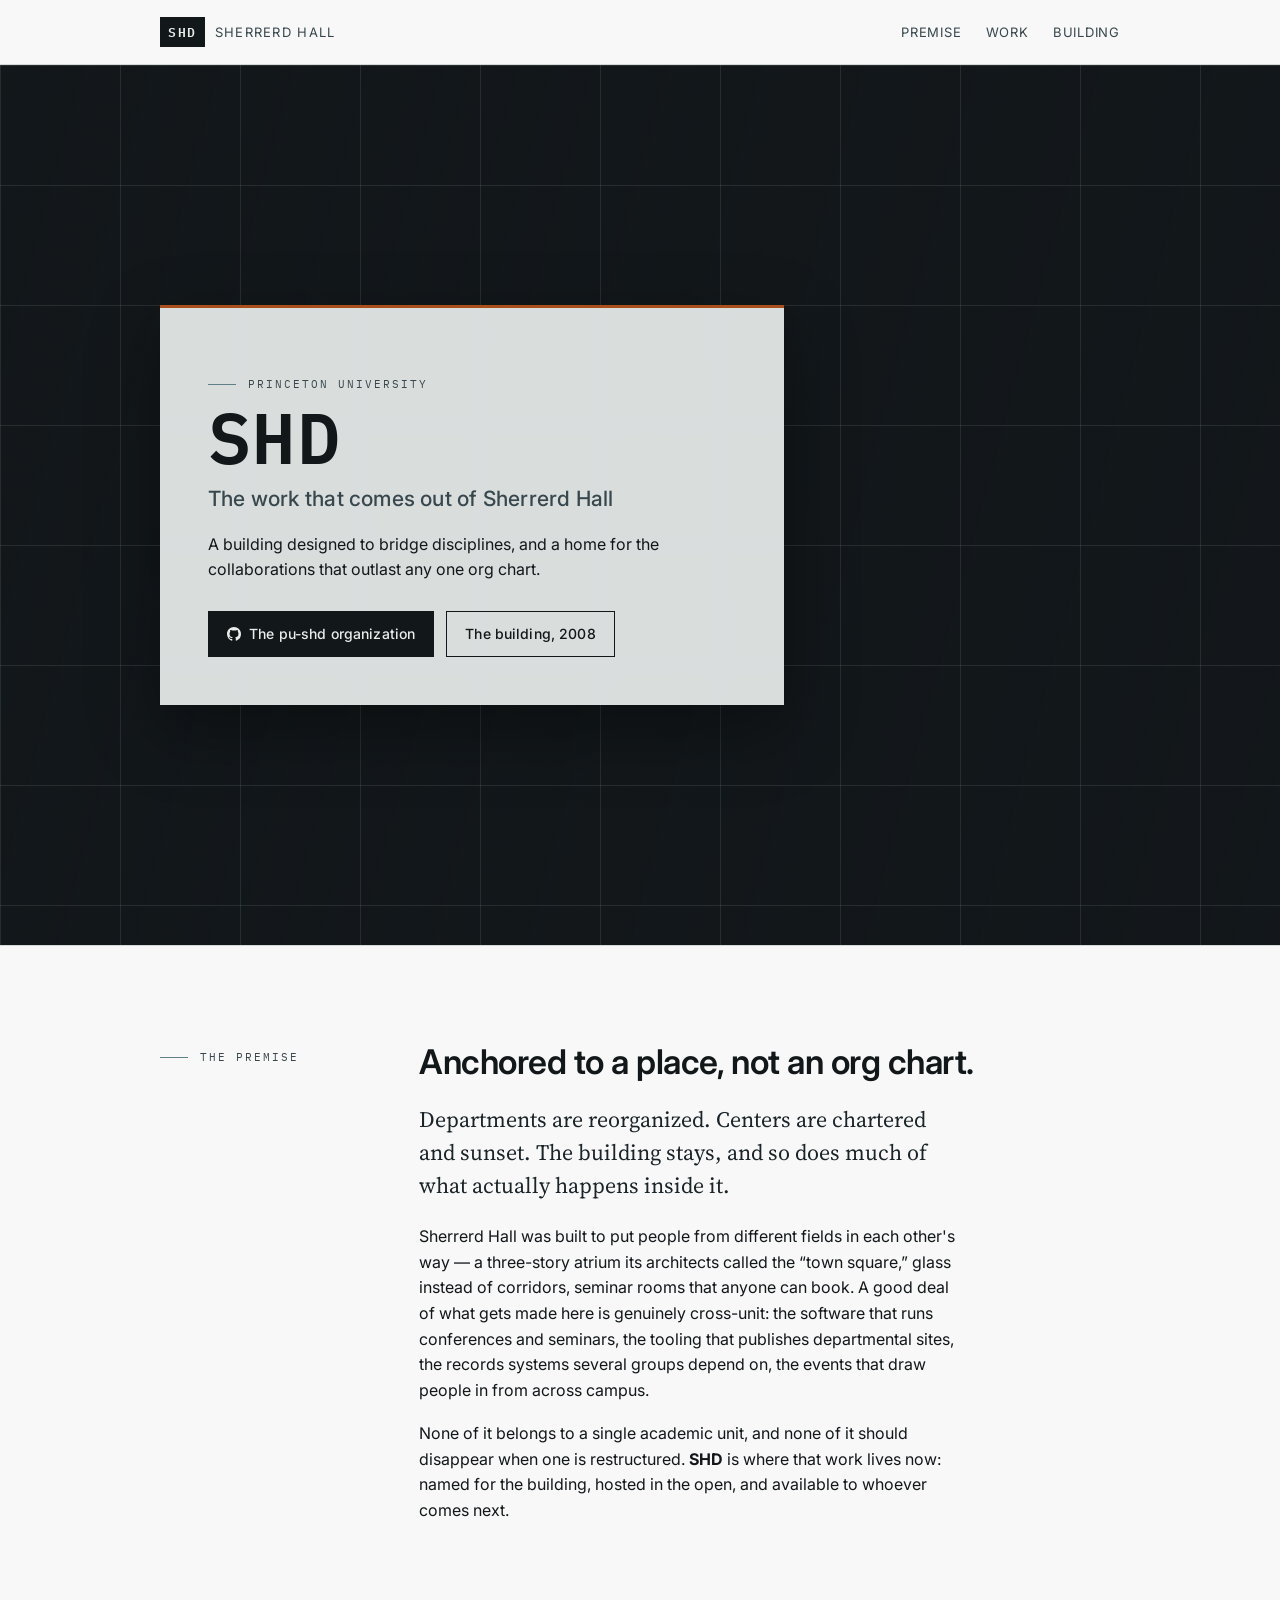
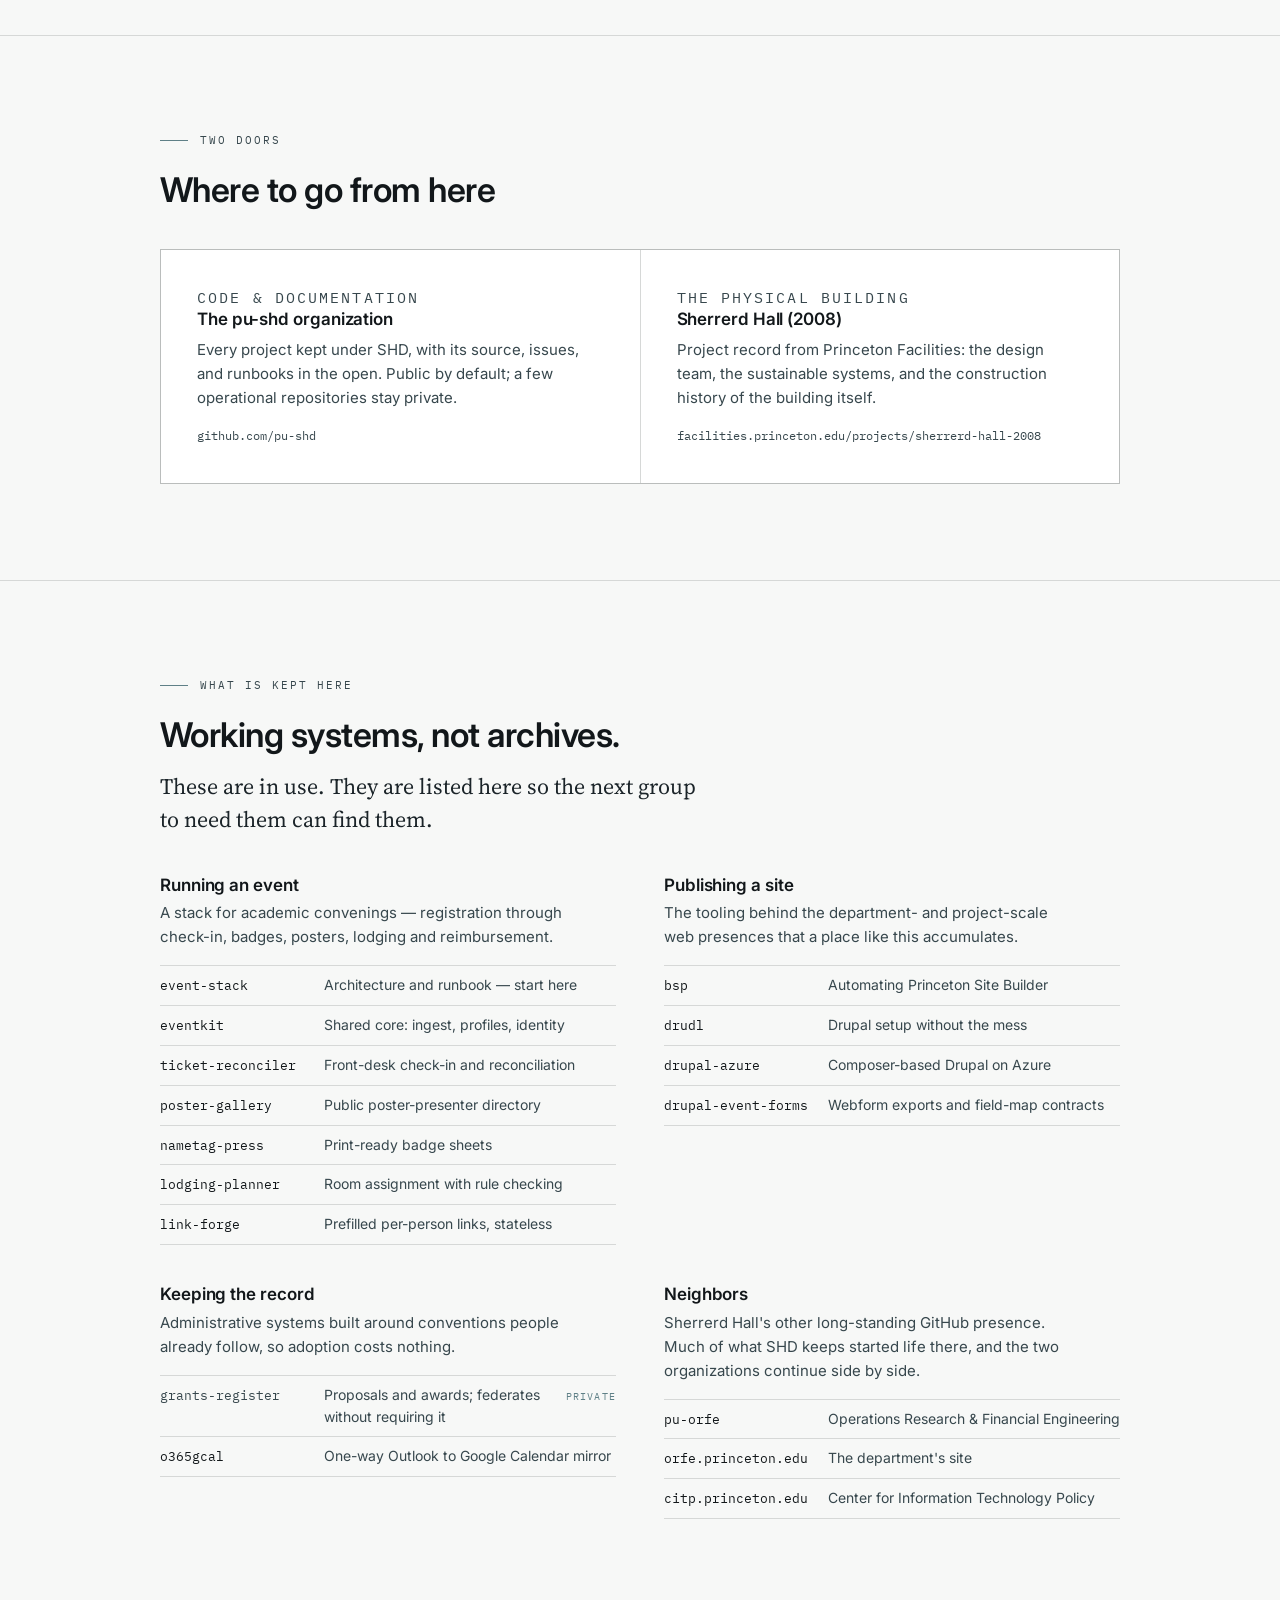
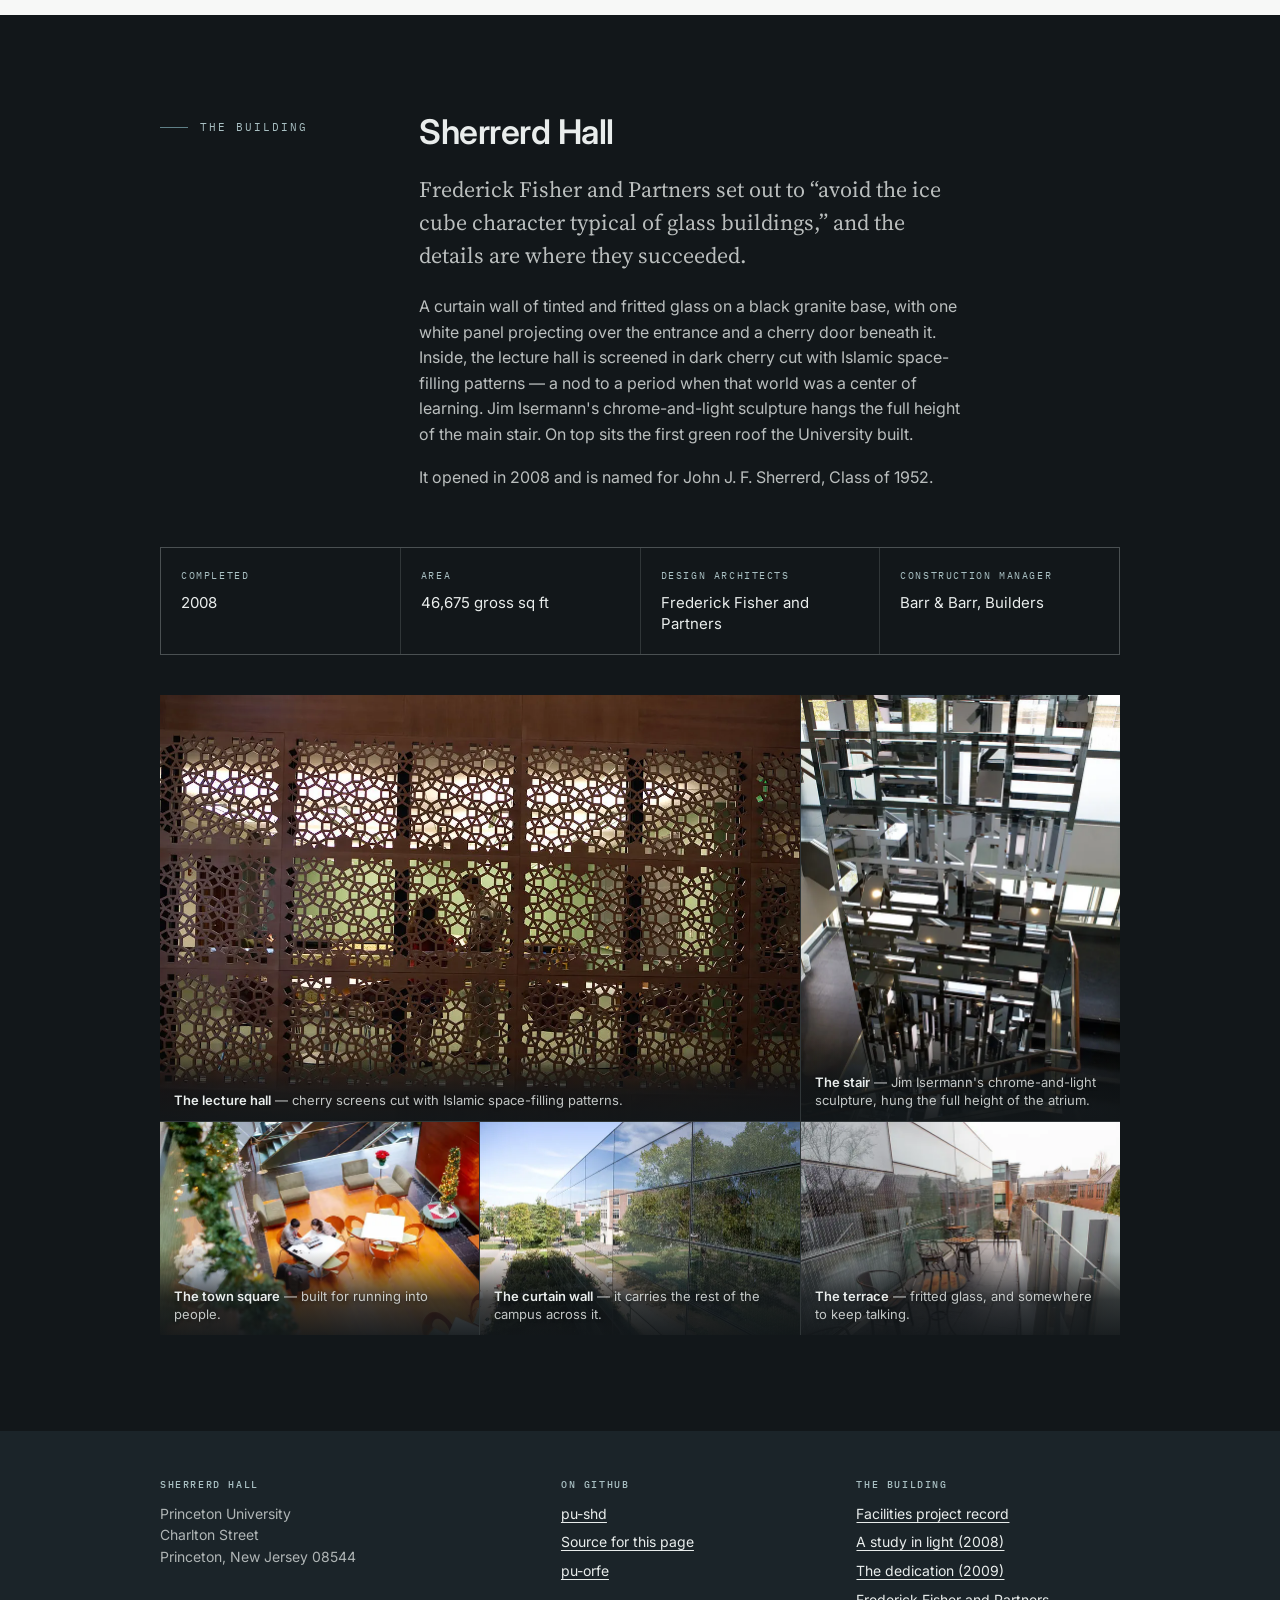
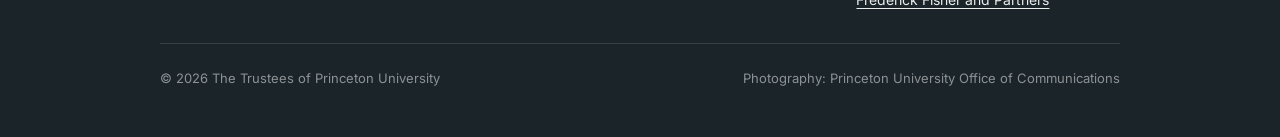
==== index.html @ 3e65304d "Landing page for shd.princeton.edu A single static page introducing SHD and pointing at the pu-shd G" ====
<!doctype html>
<html lang="en">
<head>
<meta charset="utf-8">
<meta name="viewport" content="width=device-width, initial-scale=1">
<title>SHD — Sherrerd Hall, Princeton University</title>
<meta name="description" content="SHD is the home for the cross-unit projects, tools, and convenings that come out of Sherrerd Hall at Princeton University — anchored to a building rather than an org chart.">
<link rel="canonical" href="https://shd.princeton.edu/">

<meta property="og:type" content="website">
<meta property="og:site_name" content="SHD — Sherrerd Hall">
<meta property="og:title" content="SHD — Sherrerd Hall, Princeton University">
<meta property="og:description" content="The home for the cross-unit projects, tools, and convenings that come out of Sherrerd Hall — anchored to a building rather than an org chart.">
<meta property="og:url" content="https://shd.princeton.edu/">
<meta property="og:image" content="https://shd.princeton.edu/assets/img/og-card.jpg">
<meta property="og:image:width" content="1200">
<meta property="og:image:height" content="630">
<meta property="og:image:alt" content="Sherrerd Hall's glass corner, with students crossing in front of it.">
<meta name="twitter:card" content="summary_large_image">

<link rel="icon" href="assets/img/favicon.svg" type="image/svg+xml">
<link rel="icon" href="assets/img/favicon-32.png" sizes="32x32">
<link rel="apple-touch-icon" href="assets/img/apple-touch-icon.png">
<meta name="theme-color" content="#12171a">

<link rel="preconnect" href="https://fonts.googleapis.com">
<link rel="preconnect" href="https://fonts.gstatic.com" crossorigin>
<link rel="stylesheet" href="https://fonts.googleapis.com/css2?family=IBM+Plex+Mono:wght@400;500;600&family=Inter:wght@400;500;600&family=Source+Serif+4:opsz,wght@8..60,400;8..60,600&display=swap">
<link rel="stylesheet" href="assets/css/site.css">

<script type="application/ld+json">
{
  "@context": "https://schema.org",
  "@type": "WebSite",
  "name": "SHD — Sherrerd Hall",
  "url": "https://shd.princeton.edu/",
  "publisher": {
    "@type": "Place",
    "name": "Sherrerd Hall",
    "url": "https://shd.princeton.edu/",
    "address": {
      "@type": "PostalAddress",
      "streetAddress": "Sherrerd Hall, Charlton Street",
      "addressLocality": "Princeton",
      "addressRegion": "NJ",
      "postalCode": "08544",
      "addressCountry": "US"
    }
  }
}
</script>
</head>
<body>

<a class="skip" href="#main">Skip to content</a>

<header class="masthead">
  <div class="shell">
    <a class="mark" href="./">
      <span class="mark__code">SHD</span>
      <span class="mark__name">Sherrerd&nbsp;Hall</span>
    </a>
    <nav aria-label="Sections">
      <a href="#premise">Premise</a>
      <a href="#work">Work</a>
      <a href="#building">Building</a>
    </nav>
  </div>
</header>

<main id="main">

  <!-- ------------------------------------------------------------------ -->
  <section class="hero" aria-labelledby="hero-title">
    <picture>
      <source type="image/webp" media="(max-width: 48rem)" srcset="assets/img/hero-1200w.webp">
      <source type="image/webp" srcset="assets/img/hero.webp">
      <source media="(max-width: 48rem)" srcset="assets/img/hero-1200w.jpg">
      <img class="hero__img" src="assets/img/hero.jpg" alt="" width="1800" height="1200" fetchpriority="high" decoding="async">
    </picture>
    <div class="hero__wash" aria-hidden="true"></div>
    <div class="hero__grid" aria-hidden="true"></div>

    <div class="shell">
      <div class="panel">
        <p class="eyebrow">Princeton University</p>
        <h1 id="hero-title">
          <span class="code">SHD</span>
          <span class="of">The work that comes out of Sherrerd Hall</span>
        </h1>
        <p>A building designed to bridge disciplines, and a home for the collaborations that outlast any one org chart.</p>
        <div class="actions">
          <a class="btn btn--solid" href="https://github.com/pu-shd">
            <svg viewBox="0 0 16 16" aria-hidden="true" fill="currentColor"><path d="M8 0C3.58 0 0 3.58 0 8c0 3.54 2.29 6.53 5.47 7.59.4.07.55-.17.55-.38 0-.19-.01-.82-.01-1.49-2.01.37-2.53-.49-2.69-.94-.09-.23-.48-.94-.82-1.13-.28-.15-.68-.52-.01-.53.63-.01 1.08.58 1.23.82.72 1.21 1.87.87 2.33.66.07-.52.28-.87.51-1.07-1.78-.2-3.64-.89-3.64-3.95 0-.87.31-1.59.82-2.15-.08-.2-.36-1.02.08-2.12 0 0 .67-.21 2.2.82a7.4 7.4 0 0 1 2-.27c.68 0 1.36.09 2 .27 1.53-1.04 2.2-.82 2.2-.82.44 1.1.16 1.92.08 2.12.51.56.82 1.27.82 2.15 0 3.07-1.87 3.75-3.65 3.95.29.25.54.73.54 1.48 0 1.07-.01 1.93-.01 2.2 0 .21.15.46.55.38A8.01 8.01 0 0 0 16 8c0-4.42-3.58-8-8-8Z"/></svg>
            The pu-shd organization
          </a>
          <a class="btn btn--ghost" href="https://facilities.princeton.edu/projects/sherrerd-hall-2008">The building, 2008</a>
        </div>
      </div>
    </div>
  </section>

  <!-- ------------------------------------------------------------------ -->
  <section id="premise" aria-labelledby="premise-title">
    <div class="shell split">
      <p class="eyebrow">The premise</p>
      <div class="prose">
        <h2 id="premise-title">Anchored to a place, not an org chart.</h2>
        <p class="lede">Departments are reorganized. Centers are chartered and sunset. The building stays, and so does much of what actually happens inside it.</p>
        <p>Sherrerd Hall was built to put people from different fields in each other's way — a three-story atrium its architects called the &ldquo;town square,&rdquo; glass instead of corridors, seminar rooms that anyone can book. A good deal of what gets made here is genuinely cross-unit: the software that runs conferences and seminars, the tooling that publishes departmental sites, the records systems several groups depend on, the events that draw people in from across campus.</p>
        <p>None of it belongs to a single academic unit, and none of it should disappear when one is restructured. <strong>SHD</strong> is where that work lives now: named for the building, hosted in the open, and available to whoever comes next.</p>
      </div>
    </div>
  </section>

  <!-- ------------------------------------------------------------------ -->
  <section aria-labelledby="doors-title">
    <div class="shell">
      <p class="eyebrow">Two doors</p>
      <h2 id="doors-title">Where to go from here</h2>
      <div class="doors">
        <a class="door" href="https://github.com/pu-shd">
          <p class="door__kicker">Code &amp; documentation</p>
          <h3>The pu-shd organization</h3>
          <p>Every project kept under SHD, with its source, issues, and runbooks in the open. Public by default; a few operational repositories stay private.</p>
          <span class="door__url">github.com/pu-shd</span>
        </a>
        <a class="door" href="https://facilities.princeton.edu/projects/sherrerd-hall-2008">
          <p class="door__kicker">The physical building</p>
          <h3>Sherrerd Hall (2008)</h3>
          <p>Project record from Princeton Facilities: the design team, the sustainable systems, and the construction history of the building itself.</p>
          <span class="door__url">facilities.princeton.edu/projects/sherrerd-hall-2008</span>
        </a>
      </div>
    </div>
  </section>

  <!-- ------------------------------------------------------------------ -->
  <section id="work" aria-labelledby="work-title">
    <div class="shell">
      <p class="eyebrow">What is kept here</p>
      <h2 id="work-title">Working systems, not archives.</h2>
      <p class="lede section-lede">These are in use. They are listed here so the next group to need them can find them.</p>

      <div class="groups">

        <div class="group">
          <h3>Running an event</h3>
          <p>A stack for academic convenings — registration through check-in, badges, posters, lodging and reimbursement.</p>
          <ul>
            <li><a href="https://github.com/pu-shd/event-stack"><code>event-stack</code><span>Architecture and runbook — start here</span></a></li>
            <li><a href="https://github.com/pu-shd/eventkit"><code>eventkit</code><span>Shared core: ingest, profiles, identity</span></a></li>
            <li><a href="https://github.com/pu-shd/ticket-reconciler"><code>ticket-reconciler</code><span>Front-desk check-in and reconciliation</span></a></li>
            <li><a href="https://github.com/pu-shd/poster-gallery"><code>poster-gallery</code><span>Public poster-presenter directory</span></a></li>
            <li><a href="https://github.com/pu-shd/nametag-press"><code>nametag-press</code><span>Print-ready badge sheets</span></a></li>
            <li><a href="https://github.com/pu-shd/lodging-planner"><code>lodging-planner</code><span>Room assignment with rule checking</span></a></li>
            <li><a href="https://github.com/pu-shd/link-forge"><code>link-forge</code><span>Prefilled per-person links, stateless</span></a></li>
          </ul>
        </div>

        <div class="group">
          <h3>Publishing a site</h3>
          <p>The tooling behind the department- and project-scale web presences that a place like this accumulates.</p>
          <ul>
            <li><a href="https://github.com/pu-shd/bsp"><code>bsp</code><span>Automating Princeton Site Builder</span></a></li>
            <li><a href="https://github.com/pu-shd/drudl"><code>drudl</code><span>Drupal setup without the mess</span></a></li>
            <li><a href="https://github.com/pu-shd/drupal-azure"><code>drupal-azure</code><span>Composer-based Drupal on Azure</span></a></li>
            <li><a href="https://github.com/pu-shd/drupal-event-forms"><code>drupal-event-forms</code><span>Webform exports and field-map contracts</span></a></li>
          </ul>
        </div>

        <div class="group">
          <h3>Keeping the record</h3>
          <p>Administrative systems built around conventions people already follow, so adoption costs nothing.</p>
          <ul>
            <li class="is-private"><code>grants-register</code><span>Proposals and awards; federates without requiring it</span></li>
            <li><a href="https://github.com/pu-shd/o365gcal"><code>o365gcal</code><span>One-way Outlook to Google Calendar mirror</span></a></li>
          </ul>
        </div>

        <div class="group">
          <h3>Neighbors</h3>
          <p>Sherrerd Hall's other long-standing GitHub presence. Much of what SHD keeps started life there, and the two organizations continue side by side.</p>
          <ul>
            <li><a href="https://github.com/pu-orfe"><code>pu-orfe</code><span>Operations Research &amp; Financial Engineering</span></a></li>
            <li><a href="https://orfe.princeton.edu"><code>orfe.princeton.edu</code><span>The department's site</span></a></li>
            <li><a href="https://citp.princeton.edu"><code>citp.princeton.edu</code><span>Center for Information Technology Policy</span></a></li>
          </ul>
        </div>

      </div>
    </div>
  </section>

  <!-- ------------------------------------------------------------------ -->
  <section id="building" class="building" aria-labelledby="building-title">
    <div class="shell">
      <div class="split">
        <p class="eyebrow">The building</p>
        <div class="prose">
          <h2 id="building-title">Sherrerd Hall</h2>
          <p class="lede">Frederick Fisher and Partners set out to &ldquo;avoid the ice cube character typical of glass buildings,&rdquo; and the details are where they succeeded.</p>
          <p>A curtain wall of tinted and fritted glass on a black granite base, with one white panel projecting over the entrance and a cherry door beneath it. Inside, the lecture hall is screened in dark cherry cut with Islamic space-filling patterns — a nod to a period when that world was a center of learning. Jim Isermann's chrome-and-light sculpture hangs the full height of the main stair. On top sits the first green roof the University built.</p>
          <p>It opened in 2008 and is named for John J.&nbsp;F. Sherrerd, Class of 1952.</p>
        </div>
      </div>

      <dl class="facts">
        <div><dt>Completed</dt><dd>2008</dd></div>
        <div><dt>Area</dt><dd>46,675 gross sq&nbsp;ft</dd></div>
        <div><dt>Design architects</dt><dd>Frederick Fisher and Partners</dd></div>
        <div><dt>Construction manager</dt><dd>Barr &amp; Barr, Builders</dd></div>
      </dl>

      <div class="mosaic">
        <figure>
          <picture>
            <source type="image/webp" srcset="assets/img/screens-640w.webp 640w, assets/img/screens.webp 1100w" sizes="(min-width: 62rem) 44rem, 100vw">
            <source type="image/jpeg" srcset="assets/img/screens-640w.jpg 640w, assets/img/screens.jpg 1100w" sizes="(min-width: 62rem) 44rem, 100vw">
            <img src="assets/img/screens.jpg" alt="Dark cherry wood panels cut through with an intricate repeating geometric pattern, backlit from the room behind." width="1100" height="733" loading="lazy" decoding="async">
          </picture>
          <figcaption><b>The lecture hall</b> <span>— cherry screens cut with Islamic space-filling patterns.</span></figcaption>
        </figure>
        <figure>
          <picture>
            <source type="image/webp" srcset="assets/img/lantern-640w.webp 640w, assets/img/lantern.webp 1100w" sizes="(min-width: 62rem) 22rem, (min-width: 40rem) 50vw, 100vw">
            <source type="image/jpeg" srcset="assets/img/lantern-640w.jpg 640w, assets/img/lantern.jpg 1100w" sizes="(min-width: 62rem) 22rem, (min-width: 40rem) 50vw, 100vw">
            <img src="assets/img/lantern.jpg" alt="A tall sculpture of chrome-framed panels and lights hanging through the open stairwell of Sherrerd Hall, seen from above." width="1100" height="1650" loading="lazy" decoding="async">
          </picture>
          <figcaption><b>The stair</b> <span>— Jim Isermann's chrome-and-light sculpture, hung the full height of the atrium.</span></figcaption>
        </figure>
        <figure>
          <picture>
            <source type="image/webp" srcset="assets/img/townsquare-640w.webp 640w, assets/img/townsquare.webp 1100w" sizes="(min-width: 62rem) 22rem, (min-width: 40rem) 50vw, 100vw">
            <source type="image/jpeg" srcset="assets/img/townsquare-640w.jpg 640w, assets/img/townsquare.jpg 1100w" sizes="(min-width: 62rem) 22rem, (min-width: 40rem) 50vw, 100vw">
            <img src="assets/img/townsquare.jpg" alt="Two people working at a table in Sherrerd Hall's atrium, on an orange wood floor surrounded by café seating." width="1100" height="733" loading="lazy" decoding="async">
          </picture>
          <figcaption><b>The town square</b> <span>— built for running into people.</span></figcaption>
        </figure>
        <figure>
          <picture>
            <source type="image/webp" srcset="assets/img/reflection-640w.webp 640w, assets/img/reflection.webp 1100w" sizes="(min-width: 62rem) 22rem, (min-width: 40rem) 50vw, 100vw">
            <source type="image/jpeg" srcset="assets/img/reflection-640w.jpg 640w, assets/img/reflection.jpg 1100w" sizes="(min-width: 62rem) 22rem, (min-width: 40rem) 50vw, 100vw">
            <img src="assets/img/reflection.jpg" alt="The glass curtain wall of Sherrerd Hall reflecting trees and neighboring brick campus buildings." width="1100" height="733" loading="lazy" decoding="async">
          </picture>
          <figcaption><b>The curtain wall</b> <span>— it carries the rest of the campus across it.</span></figcaption>
        </figure>
        <figure>
          <picture>
            <source type="image/webp" srcset="assets/img/terrace-640w.webp 640w, assets/img/terrace.webp 1100w" sizes="(min-width: 62rem) 22rem, (min-width: 40rem) 50vw, 100vw">
            <source type="image/jpeg" srcset="assets/img/terrace-640w.jpg 640w, assets/img/terrace.jpg 1100w" sizes="(min-width: 62rem) 22rem, (min-width: 40rem) 50vw, 100vw">
            <img src="assets/img/terrace.jpg" alt="A narrow outdoor terrace with café tables, bounded by fritted glass panels and a glass balustrade." width="1100" height="733" loading="lazy" decoding="async">
          </picture>
          <figcaption><b>The terrace</b> <span>— fritted glass, and somewhere to keep talking.</span></figcaption>
        </figure>
      </div>
    </div>
  </section>

</main>

<footer class="foot">
  <div class="shell">
    <div class="foot__cols">
      <div>
        <h3>Sherrerd Hall</h3>
        <address>
          Princeton University<br>
          Charlton Street<br>
          Princeton, New Jersey 08544
        </address>
      </div>
      <div>
        <h3>On GitHub</h3>
        <ul>
          <li><a href="https://github.com/pu-shd">pu-shd</a></li>
          <li><a href="https://github.com/pu-shd/shd-site">Source for this page</a></li>
          <li><a href="https://github.com/pu-orfe">pu-orfe</a></li>
        </ul>
      </div>
      <div>
        <h3>The building</h3>
        <ul>
          <li><a href="https://facilities.princeton.edu/projects/sherrerd-hall-2008">Facilities project record</a></li>
          <li><a href="https://www.princeton.edu/news/2008/09/29/princetons-newest-building-study-light">A study in light (2008)</a></li>
          <li><a href="https://alumni.princeton.edu/stories/community-dedicates-sherrerd-hall-april-4-2009">The dedication (2009)</a></li>
          <li><a href="https://fisherpartners.net/project/princeton-university-orfe-building-sherrerd-hall/">Frederick Fisher and Partners</a></li>
        </ul>
      </div>
    </div>
    <div class="foot__base">
      <p>&copy; 2026 The Trustees of Princeton University</p>
      <p>Photography: Princeton University Office of Communications</p>
    </div>
  </div>
</footer>

</body>
</html>
---- assets/css/site.css ----
/* ---------------------------------------------------------------------------
   SHD — shd.princeton.edu
   Palette and structure are taken from Sherrerd Hall itself: a black granite
   base, a tinted glass curtain wall on a mullion grid, one projecting panel of
   white fritted glass, and cherry wood at the door.
   --------------------------------------------------------------------------- */

:root {
  --granite:    #12171a;
  --granite-2:  #1b2429;
  --slate:      #37474d;
  --glass:      #5f8087;
  --glass-pale: #a9c0c3;
  --frost:      #e9edec;
  --paper:      #f7f8f7;
  --paper-2:    #eceeed;
  --wood:       #a94f1c;
  --wood-lit:   #d4772f;
  --rule:       rgba(18, 23, 26, .14);

  --sans:  "Inter", -apple-system, BlinkMacSystemFont, "Segoe UI", Helvetica, Arial, sans-serif;
  --serif: "Source Serif 4", Iowan Old Style, Palatino, "Palatino Linotype", Georgia, serif;
  --mono:  "IBM Plex Mono", ui-monospace, SFMono-Regular, "SF Mono", Menlo, Consolas, monospace;

  --measure: 34rem;
  --gutter: clamp(1.25rem, 5vw, 4rem);
  --shell: 68rem;
}

*, *::before, *::after { box-sizing: border-box; }

html { -webkit-text-size-adjust: 100%; scroll-behavior: smooth; }
@media (prefers-reduced-motion: reduce) {
  html { scroll-behavior: auto; }
  *, *::before, *::after { animation-duration: .01ms !important; transition-duration: .01ms !important; }
}

body {
  margin: 0;
  background: var(--paper);
  color: var(--granite);
  font-family: var(--sans);
  font-size: 1rem;
  line-height: 1.6;
  -webkit-font-smoothing: antialiased;
  text-rendering: optimizeLegibility;
}

img { max-width: 100%; height: auto; display: block; }
a { color: var(--granite); text-underline-offset: .18em; text-decoration-thickness: from-font; }
a:hover { color: var(--wood); }
a:focus-visible, button:focus-visible {
  outline: 2px solid var(--wood-lit);
  outline-offset: 3px;
  border-radius: 2px;
}

.shell { width: 100%; max-width: var(--shell); margin-inline: auto; padding-inline: var(--gutter); }

.skip {
  position: absolute; left: -9999px; top: 0; z-index: 100;
  background: var(--granite); color: var(--frost);
  padding: .75rem 1.25rem; font-size: .875rem;
}
.skip:focus { left: 0; }

/* ---- Typographic primitives ---------------------------------------------- */

.eyebrow {
  font-family: var(--mono);
  font-size: .6875rem;
  letter-spacing: .18em;
  text-transform: uppercase;
  color: var(--slate);
  margin: 0 0 1.25rem;
}
.eyebrow::before {
  content: ""; display: inline-block;
  width: 1.75rem; height: 1px; margin-right: .75rem;
  vertical-align: .3em; background: var(--glass);
}

h1, h2, h3 { font-weight: 600; line-height: 1.15; letter-spacing: -.015em; margin: 0; }
h2 { font-size: clamp(1.5rem, 3.4vw, 2.125rem); }
h3 { font-size: 1.0625rem; letter-spacing: -.005em; }

.lede {
  font-family: var(--serif);
  font-size: clamp(1.125rem, 2.1vw, 1.375rem);
  line-height: 1.5;
  color: var(--granite-2);
}

.prose p { max-width: var(--measure); }
.section-lede { max-width: var(--measure); margin: 1rem 0 0; }
.prose p + p { margin-top: 1.1em; }

/* ---- Masthead ------------------------------------------------------------- */

.masthead {
  border-bottom: 1px solid var(--rule);
  background: var(--paper);
}
.masthead .shell {
  display: flex; align-items: center; gap: 1rem;
  min-height: 4rem;
  flex-wrap: wrap;
}
.mark {
  display: inline-flex; align-items: center; gap: .625rem;
  text-decoration: none; color: inherit;
}
.mark__code {
  font-family: var(--mono); font-weight: 600;
  font-size: .8125rem; letter-spacing: .12em;
  padding: .3rem .5rem;
  background: var(--granite); color: var(--frost);
}
.mark__name {
  font-size: .8125rem; letter-spacing: .1em; text-transform: uppercase; color: var(--slate);
}
.masthead nav { margin-left: auto; display: flex; gap: 1.5rem; }
.masthead nav a {
  font-size: .8125rem; letter-spacing: .06em; text-transform: uppercase;
  color: var(--slate); text-decoration: none;
}
.masthead nav a:hover { color: var(--wood); }
@media (max-width: 32rem) { .masthead nav { display: none; } }

/* ---- Hero: a fritted panel projecting from the curtain wall --------------- */

.hero { position: relative; background: var(--granite); overflow: hidden; }
.hero__img {
  position: absolute; inset: 0;
  width: 100%; height: 100%; object-fit: cover; object-position: 50% 42%;
  opacity: .74;
}
.hero__wash {
  position: absolute; inset: 0;
  background:
    linear-gradient(105deg, rgba(18,23,26,.80) 0%, rgba(18,23,26,.38) 48%, rgba(18,23,26,.08) 100%),
    linear-gradient(to top, rgba(18,23,26,.62), transparent 58%);
}
/* the mullion grid, drawn over the glass */
.hero__grid {
  position: absolute; inset: 0;
  background-image:
    linear-gradient(to right, rgba(233,237,236,.10) 1px, transparent 1px),
    linear-gradient(to bottom, rgba(233,237,236,.10) 1px, transparent 1px);
  background-size: 7.5rem 7.5rem;
}
.hero .shell { position: relative; padding-block: clamp(4.5rem, 13vw, 9rem); }

.panel {
  max-width: 39rem;
  background: rgba(233, 237, 236, .93);
  backdrop-filter: blur(6px) saturate(1.1);
  -webkit-backdrop-filter: blur(6px) saturate(1.1);
  padding: clamp(1.75rem, 4vw, 3rem);
  border-top: 3px solid var(--wood);
  box-shadow: 0 1.5rem 4rem rgba(0,0,0,.35);
}
.panel .eyebrow { color: var(--slate); }

.hero h1 {
  font-size: clamp(2.75rem, 8vw, 4.5rem);
  letter-spacing: -.035em;
  margin: 0;
}
.hero h1 .code {
  font-family: var(--mono);
  letter-spacing: .02em;
  font-weight: 600;
}
.hero h1 .of {
  display: block;
  font-family: var(--sans);
  font-size: clamp(1rem, 2.4vw, 1.3125rem);
  font-weight: 500;
  letter-spacing: .01em;
  color: var(--slate);
  margin-top: .5rem;
}
.hero p { margin: 1.25rem 0 0; max-width: 30rem; }

.actions { display: flex; flex-wrap: wrap; gap: .75rem; margin-top: 1.75rem; }
.btn {
  display: inline-flex; align-items: center; gap: .5rem;
  padding: .6875rem 1.125rem;
  font-size: .875rem; font-weight: 500; letter-spacing: .01em;
  text-decoration: none;
  border: 1px solid var(--granite);
  transition: background-color .15s ease, color .15s ease, border-color .15s ease;
}
.btn--solid { background: var(--granite); color: var(--frost); }
.btn--solid:hover { background: var(--wood); border-color: var(--wood); color: #fff; }
.btn--ghost { background: transparent; color: var(--granite); }
.btn--ghost:hover { background: var(--granite); color: var(--frost); }
.btn svg { width: 1em; height: 1em; flex: none; }

/* ---- Sections ------------------------------------------------------------- */

section { padding-block: clamp(3.5rem, 8vw, 6rem); }
section + section { border-top: 1px solid var(--rule); }

.split {
  display: grid; gap: clamp(1.5rem, 4vw, 3.5rem);
  grid-template-columns: minmax(0, 1fr);
}
@media (min-width: 48rem) {
  .split { grid-template-columns: minmax(0, 13rem) minmax(0, 1fr); }
  .split > .eyebrow { margin-top: .45rem; }
}

/* ---- Destination cards ---------------------------------------------------- */

.doors {
  display: grid; gap: 1px;
  grid-template-columns: minmax(0, 1fr);
  background: var(--rule);
  border: 1px solid var(--rule);
  margin-top: 2.5rem;
}
@media (min-width: 44rem) { .doors { grid-template-columns: 1fr 1fr; } }

.door {
  display: block; text-decoration: none;
  background: #fff;
  padding: clamp(1.5rem, 3.5vw, 2.25rem);
  position: relative;
  transition: background-color .18s ease;
}
.door::after {
  content: ""; position: absolute; left: 0; top: 0; bottom: 0;
  width: 3px; background: var(--wood);
  transform: scaleY(0); transform-origin: top;
  transition: transform .22s ease;
}
.door:hover { background: var(--paper-2); }
.door:hover::after { transform: scaleY(1); }
.door__kicker {
  font-family: var(--mono); font-size: .6875rem; letter-spacing: .14em;
  text-transform: uppercase; color: var(--glass); margin: 0 0 .875rem;
}
.door h3 { margin: 0 0 .5rem; }
.door p { margin: 0; font-size: .9375rem; color: var(--slate); max-width: 24rem; }
.door__url {
  display: inline-block; margin-top: 1rem;
  font-family: var(--mono); font-size: .75rem; color: var(--slate);
  word-break: break-word;
}
.door:hover .door__url { color: var(--wood); }

/* ---- Work index ----------------------------------------------------------- */

.groups { display: grid; gap: 2.5rem 3rem; margin-top: 2.5rem; grid-template-columns: minmax(0, 1fr); }
@media (min-width: 40rem) { .groups { grid-template-columns: 1fr 1fr; } }

.group h3 { margin-bottom: .375rem; }
.group > p { margin: 0 0 1rem; font-size: .9375rem; color: var(--slate); max-width: 26rem; }
.group ul { list-style: none; margin: 0; padding: 0; border-top: 1px solid var(--rule); }
.group li { border-bottom: 1px solid var(--rule); }
.group li a {
  display: flex; gap: .75rem; align-items: baseline;
  padding: .5rem 0; text-decoration: none; font-size: .875rem;
}
/* Private repositories are named but not linked; a visitor would only get a 404. */
.group li.is-private {
  display: flex; gap: .75rem; align-items: baseline;
  padding: .5rem 0; font-size: .875rem; color: var(--slate);
}
.group li.is-private::after {
  content: "private";
  margin-left: auto; padding-left: .75rem;
  font-family: var(--mono); font-size: .625rem; letter-spacing: .12em;
  text-transform: uppercase; color: var(--glass);
}
.group li.is-private code {
  font-family: var(--mono); font-size: .8125rem;
  flex: none; min-width: 9.5rem;
}

.group li a code {
  font-family: var(--mono); font-size: .8125rem; color: var(--granite);
  flex: none; min-width: 9.5rem;
}
.group li a span { color: var(--slate); }
.group li a:hover code, .group li a:hover span { color: var(--wood); }

/* ---- Building facts ------------------------------------------------------- */

.building { background: var(--granite); color: var(--frost); }
.building a { color: var(--frost); }
.building a:hover { color: var(--wood-lit); }
.building .eyebrow { color: var(--glass-pale); }
.building .eyebrow::before { background: var(--glass); }
.building h2 { color: var(--frost); }
.building .prose p { color: rgba(233,237,236,.78); }
.building .lede { color: var(--frost); }

.facts {
  display: grid; gap: 1px; margin-top: 2.5rem;
  grid-template-columns: repeat(2, minmax(0, 1fr));
  background: rgba(233,237,236,.14);
  border: 1px solid rgba(233,237,236,.14);
}
@media (min-width: 52rem) { .facts { grid-template-columns: repeat(4, minmax(0, 1fr)); } }
.facts div { background: var(--granite); padding: 1.25rem; }
.facts dt {
  font-family: var(--mono); font-size: .625rem; letter-spacing: .16em;
  text-transform: uppercase; color: var(--glass-pale); margin: 0 0 .5rem;
}
.facts dd { margin: 0; font-size: .9375rem; line-height: 1.4; color: var(--frost); }

/* ---- Mosaic --------------------------------------------------------------- */

.mosaic {
  display: grid; gap: 1px; margin-top: 2.5rem;
  grid-template-columns: minmax(0, 1fr);
  background: rgba(233,237,236,.14);
}
@media (min-width: 40rem) { .mosaic { grid-template-columns: 1fr 1fr; } }
.mosaic figure { margin: 0; position: relative; background: var(--granite-2); }
.mosaic img { width: 100%; height: 100%; object-fit: cover; aspect-ratio: 3 / 2; }

/* At full width the mosaic resolves into the facade's own proportions: one
   large panel, one tall panel beside it, a band of three beneath. */
@media (min-width: 62rem) {
  .mosaic { grid-template-columns: repeat(3, 1fr); }
  .mosaic figure:nth-child(1) { grid-column: 1 / 3; grid-row: 1 / 3; }
  .mosaic figure:nth-child(2) { grid-column: 3; grid-row: 1 / 3; }
  .mosaic figure:nth-child(2) img { aspect-ratio: 3 / 4; }
  .mosaic figure:nth-child(n+3) { grid-row: 3; }
}
.mosaic figcaption {
  position: absolute; inset-inline: 0; bottom: 0;
  padding: 2.25rem .875rem .75rem;
  font-size: .8125rem; line-height: 1.4; color: var(--frost);
  text-shadow: 0 1px 3px rgba(18, 23, 26, .55);
  background: linear-gradient(to top,
    rgba(18,23,26,.94) 0%, rgba(18,23,26,.78) 42%, rgba(18,23,26,.32) 74%, transparent 100%);
}
.mosaic figcaption b { font-weight: 600; }
.mosaic figcaption span { color: rgba(233,237,236,.82); }

/* ---- Footer --------------------------------------------------------------- */

.foot { background: var(--granite-2); color: rgba(233,237,236,.72); font-size: .875rem; }
.foot .shell { padding-block: 3rem; }
.foot a { color: var(--frost); }
.foot a:hover { color: var(--wood-lit); }
.foot__cols {
  display: grid; gap: 2rem; grid-template-columns: minmax(0, 1fr);
  padding-bottom: 2rem; border-bottom: 1px solid rgba(233,237,236,.14);
}
@media (min-width: 44rem) { .foot__cols { grid-template-columns: 1.4fr 1fr 1fr; } }
.foot h3 {
  font-family: var(--mono); font-size: .625rem; letter-spacing: .16em;
  text-transform: uppercase; color: var(--glass-pale);
  margin: 0 0 .75rem; font-weight: 500;
}
.foot ul { list-style: none; margin: 0; padding: 0; }
.foot li + li { margin-top: .4rem; }
.foot address { font-style: normal; line-height: 1.55; }
.foot__base {
  display: flex; flex-wrap: wrap; gap: .5rem 1.5rem; justify-content: space-between;
  padding-top: 1.5rem; font-size: .8125rem; color: rgba(233,237,236,.55);
}
.foot__base p { margin: 0; }
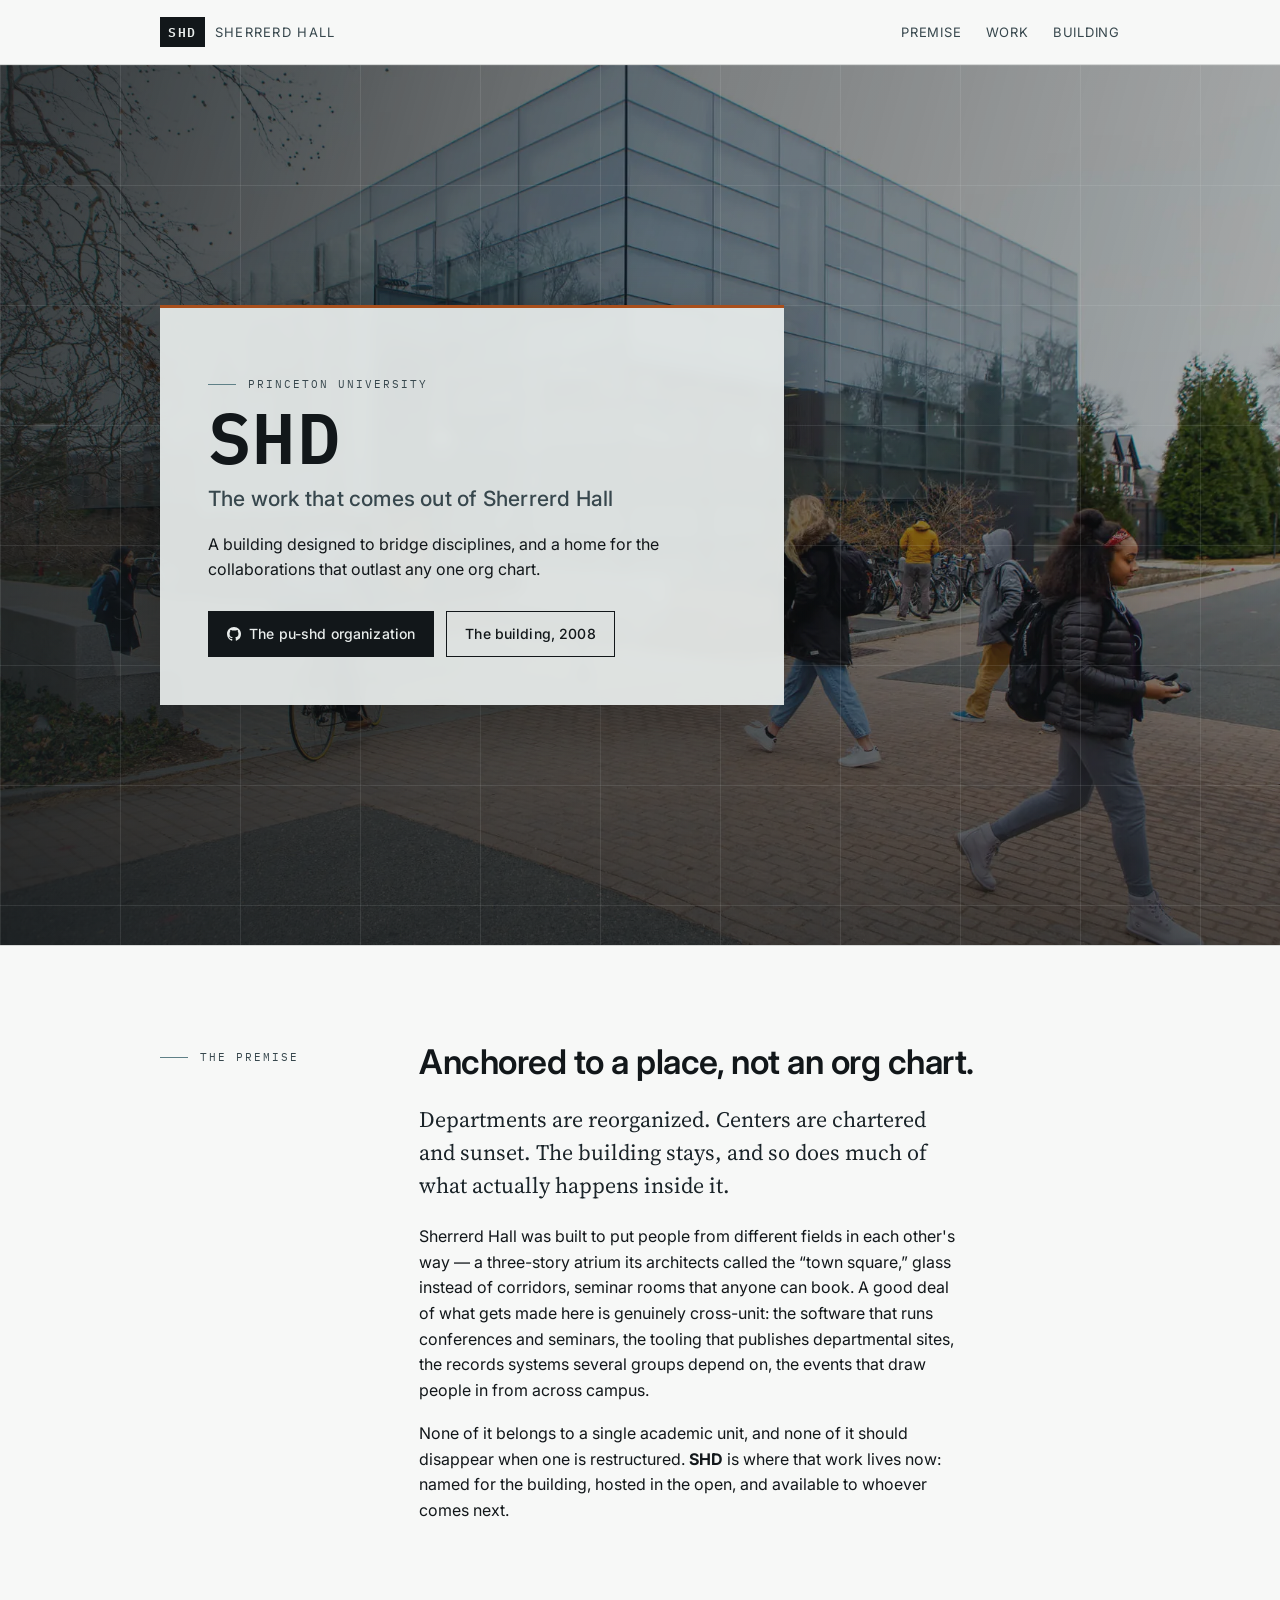
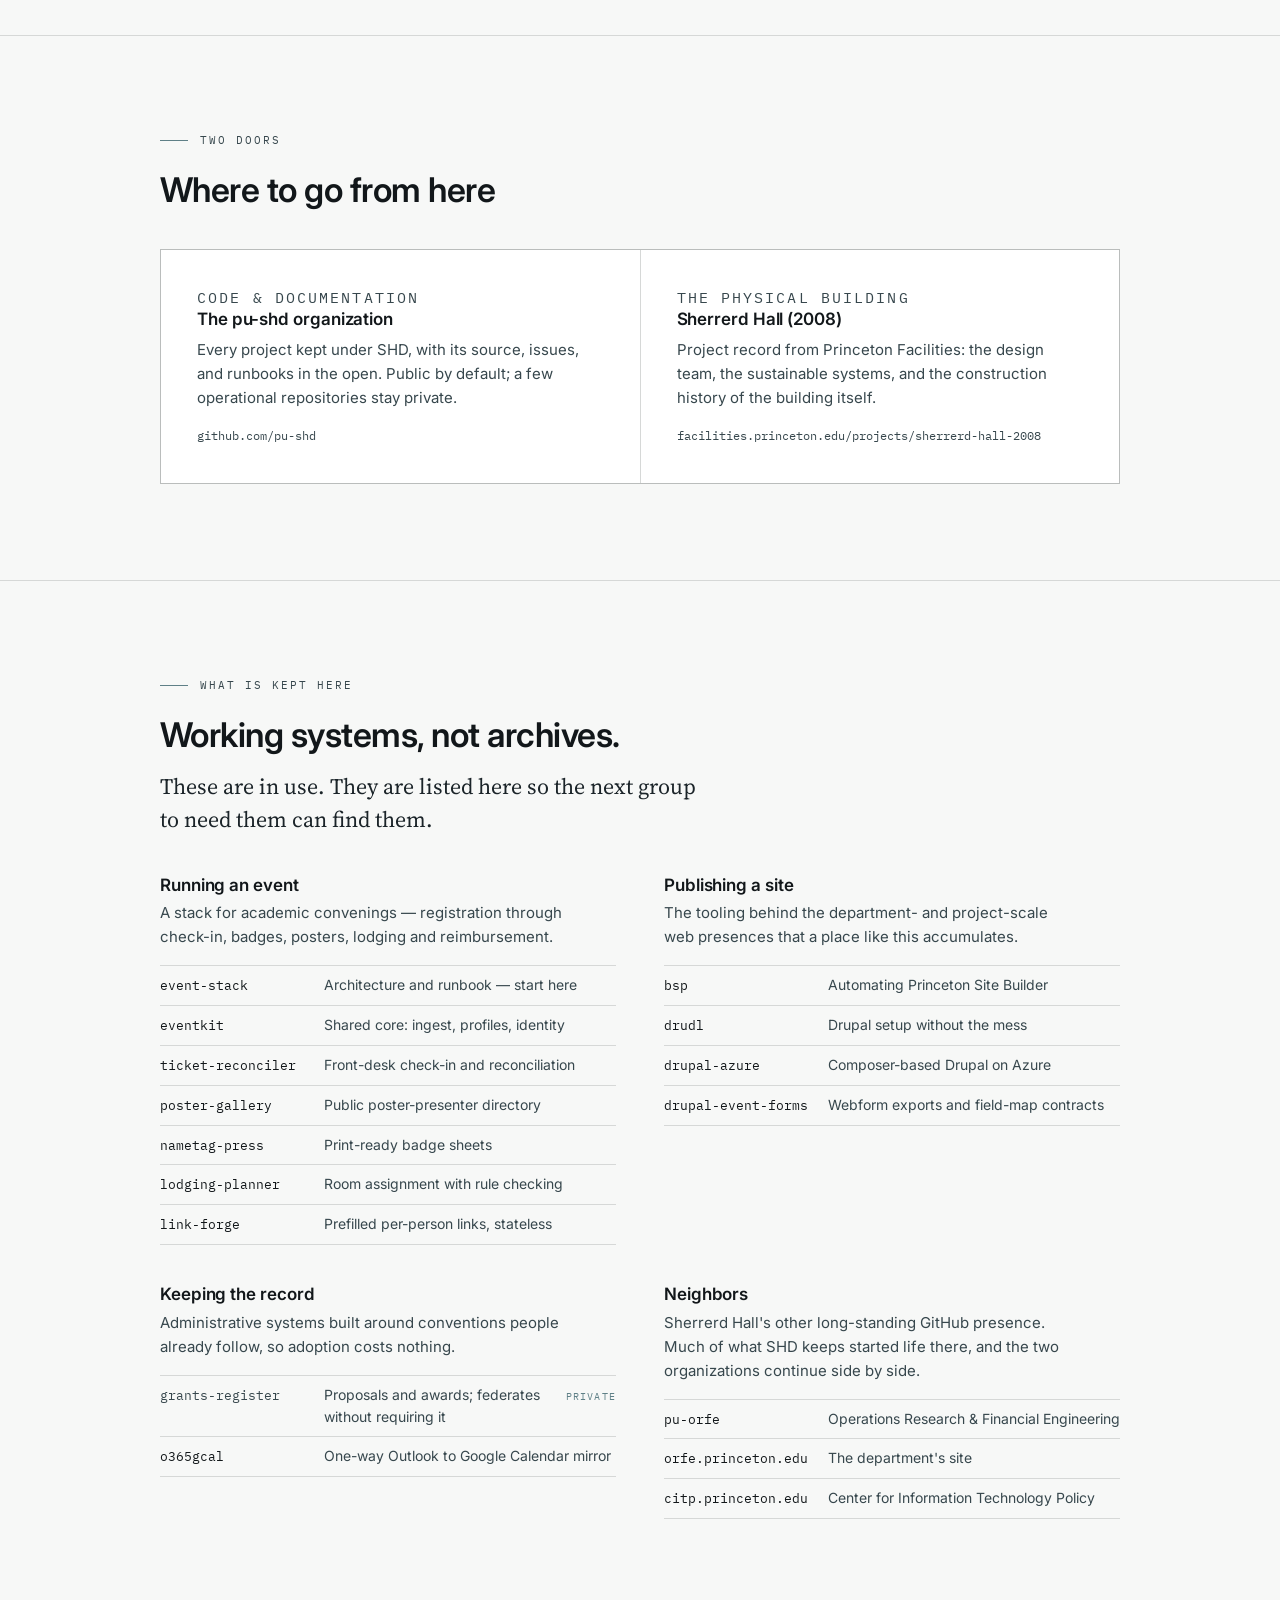
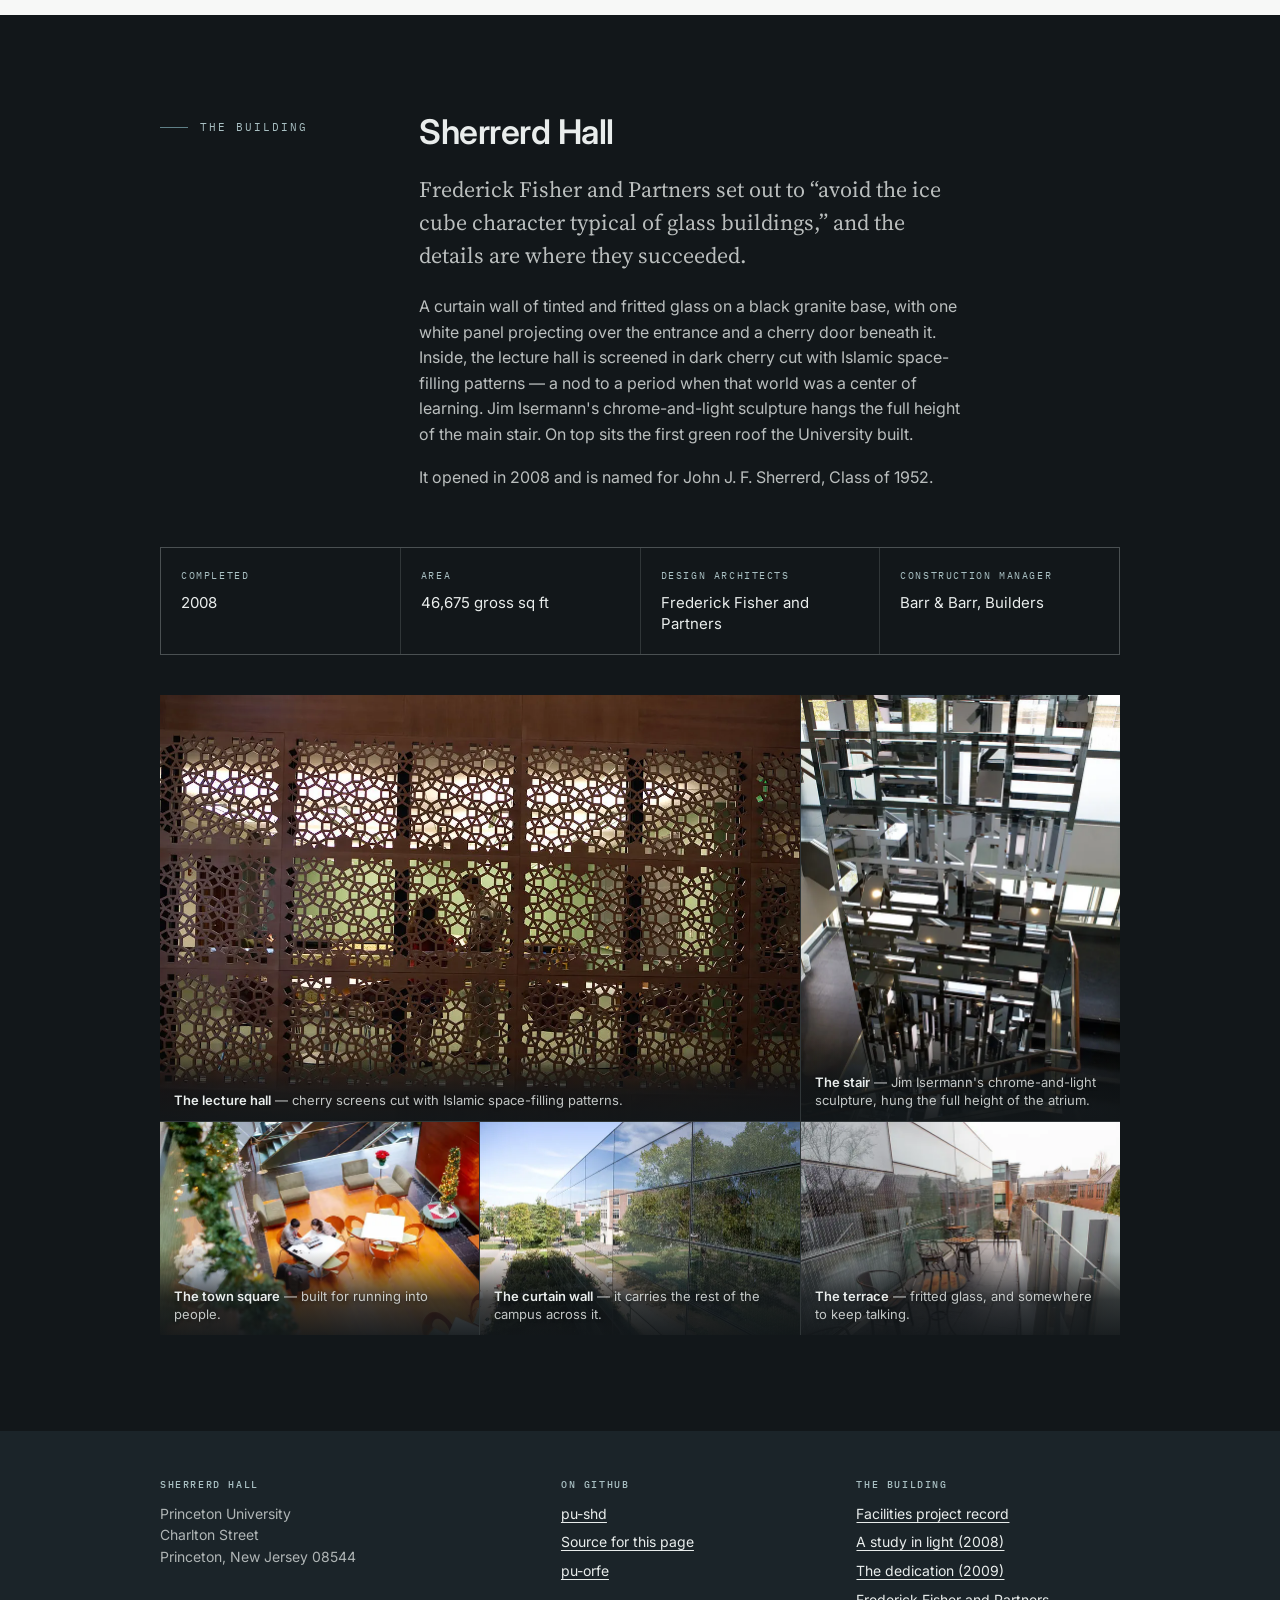
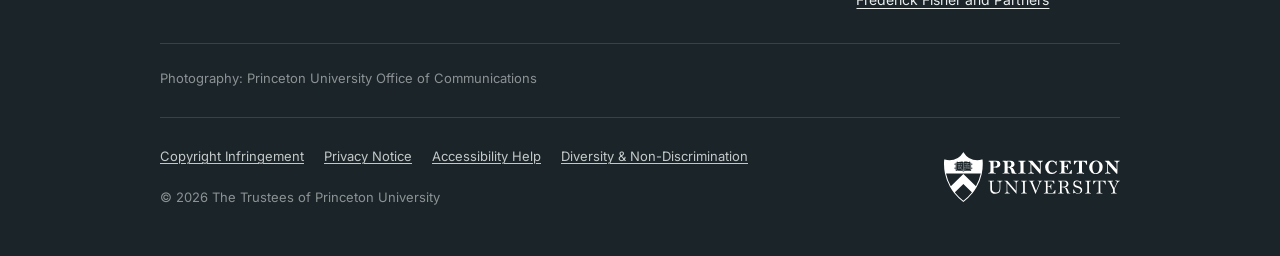
==== commit fd84a32f: "Add the University policy subfooter Princeton sites are required to carry Copyright Infringement, Pr" ====
--- a/index.html
+++ b/index.html
@@ -289,8 +289,21 @@
       </div>
     </div>
     <div class="foot__base">
-      <p>&copy; 2026 The Trustees of Princeton University</p>
       <p>Photography: Princeton University Office of Communications</p>
+    </div>
+
+    <!-- University policy links, required on Princeton sites. -->
+    <div class="subfoot">
+      <ul class="subfoot__links">
+        <li><a href="https://www.princeton.edu/content/copyright-infringement">Copyright Infringement</a></li>
+        <li><a href="https://www.princeton.edu/privacy-notice">Privacy Notice</a></li>
+        <li><a href="https://accessibility.princeton.edu/help">Accessibility Help</a></li>
+        <li><a href="https://inclusive.princeton.edu/about/our-commitment-equal-opportunity-and-non-discrimination">Diversity &amp; Non-Discrimination</a></li>
+      </ul>
+      <p class="subfoot__copy">&copy; 2026 The Trustees of Princeton University</p>
+      <a class="subfoot__shield" href="https://www.princeton.edu">
+        <img src="assets/img/pu-logo-stacked-white.svg" alt="Princeton University" width="263" height="72" loading="lazy" decoding="async">
+      </a>
     </div>
   </div>
 </footer>
--- a/assets/css/site.css
+++ b/assets/css/site.css
@@ -367,3 +367,36 @@
   padding-top: 1.5rem; font-size: .8125rem; color: rgba(233,237,236,.55);
 }
 .foot__base p { margin: 0; }
+
+/* ---- University subfooter -------------------------------------------------
+   Policy links Princeton requires on its sites, plus the reversed shield
+   lockup. Kept visually quieter than the site's own footer columns. */
+
+.subfoot {
+  display: grid; gap: 1.25rem 2rem;
+  align-items: center;
+  grid-template-columns: minmax(0, 1fr);
+  margin-top: 1.75rem;
+  padding-top: 1.75rem;
+  border-top: 1px solid rgba(233, 237, 236, .14);
+}
+@media (min-width: 52rem) {
+  .subfoot { grid-template-columns: minmax(0, 1fr) auto; }
+  .subfoot__shield { grid-row: 1 / 3; grid-column: 2; }
+}
+
+.subfoot__links {
+  list-style: none; margin: 0; padding: 0;
+  display: flex; flex-wrap: wrap; gap: .375rem 1.25rem;
+  font-size: .8125rem;
+}
+.subfoot__links li + li { margin-top: 0; }
+.subfoot__links a { color: rgba(233, 237, 236, .82); }
+.subfoot__links a:hover { color: var(--wood-lit); }
+
+.subfoot__copy { margin: 0; font-size: .8125rem; color: rgba(233, 237, 236, .55); }
+
+.subfoot__shield { display: block; justify-self: start; }
+@media (min-width: 52rem) { .subfoot__shield { justify-self: end; } }
+.subfoot__shield img { width: 11rem; height: auto; }
+.subfoot__shield:hover img { opacity: .85; }
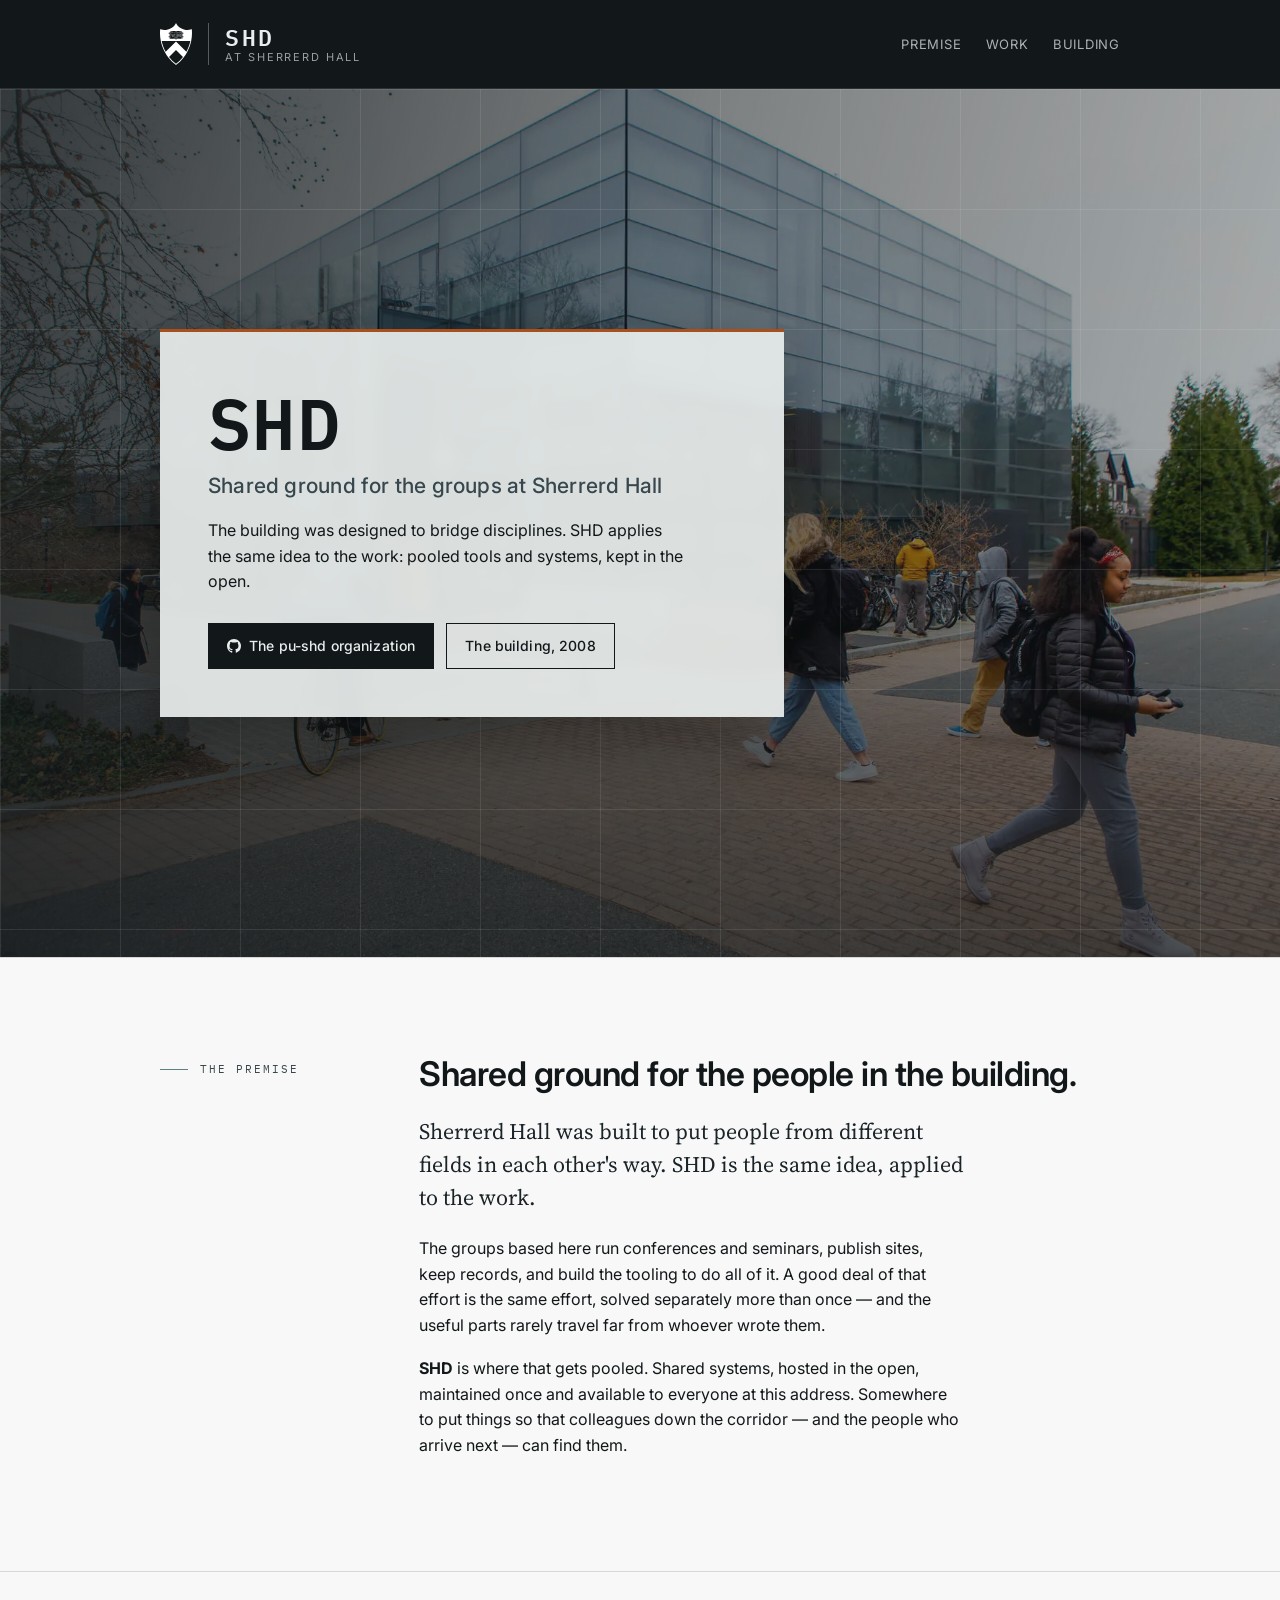
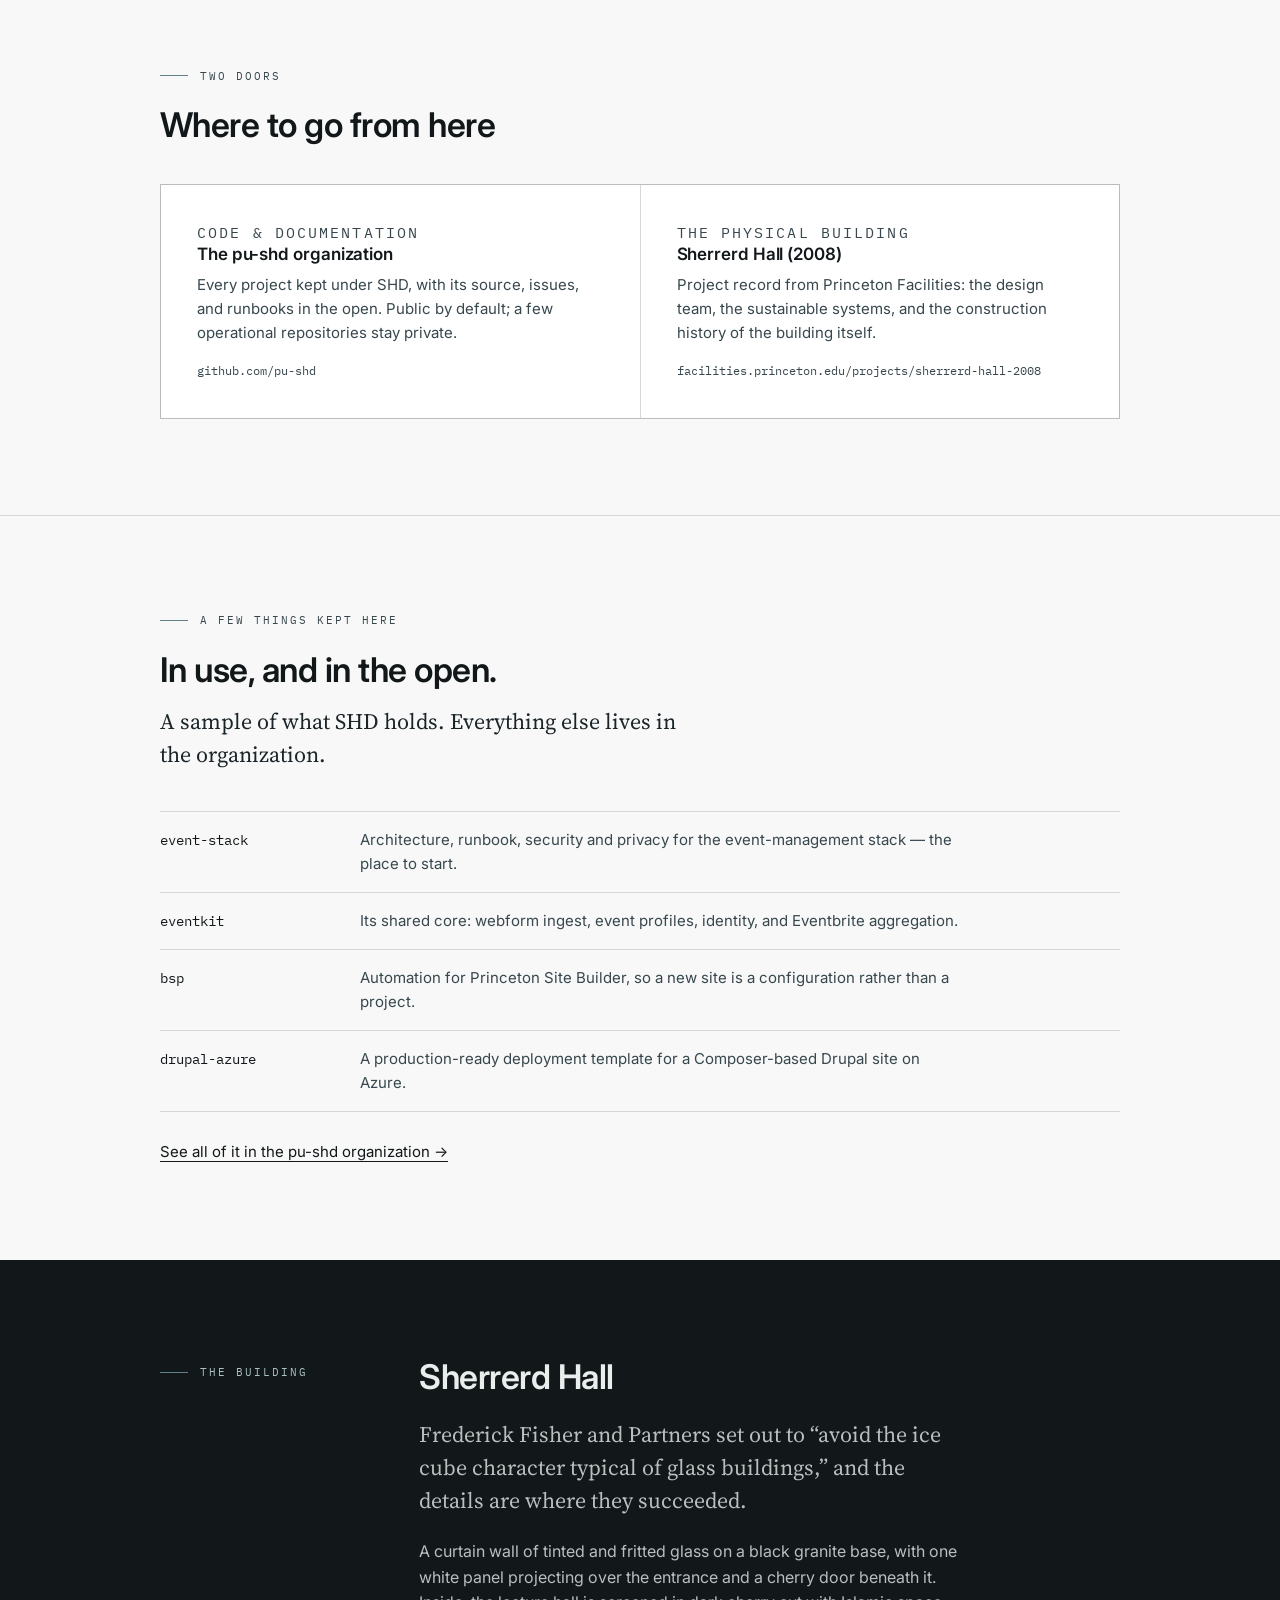
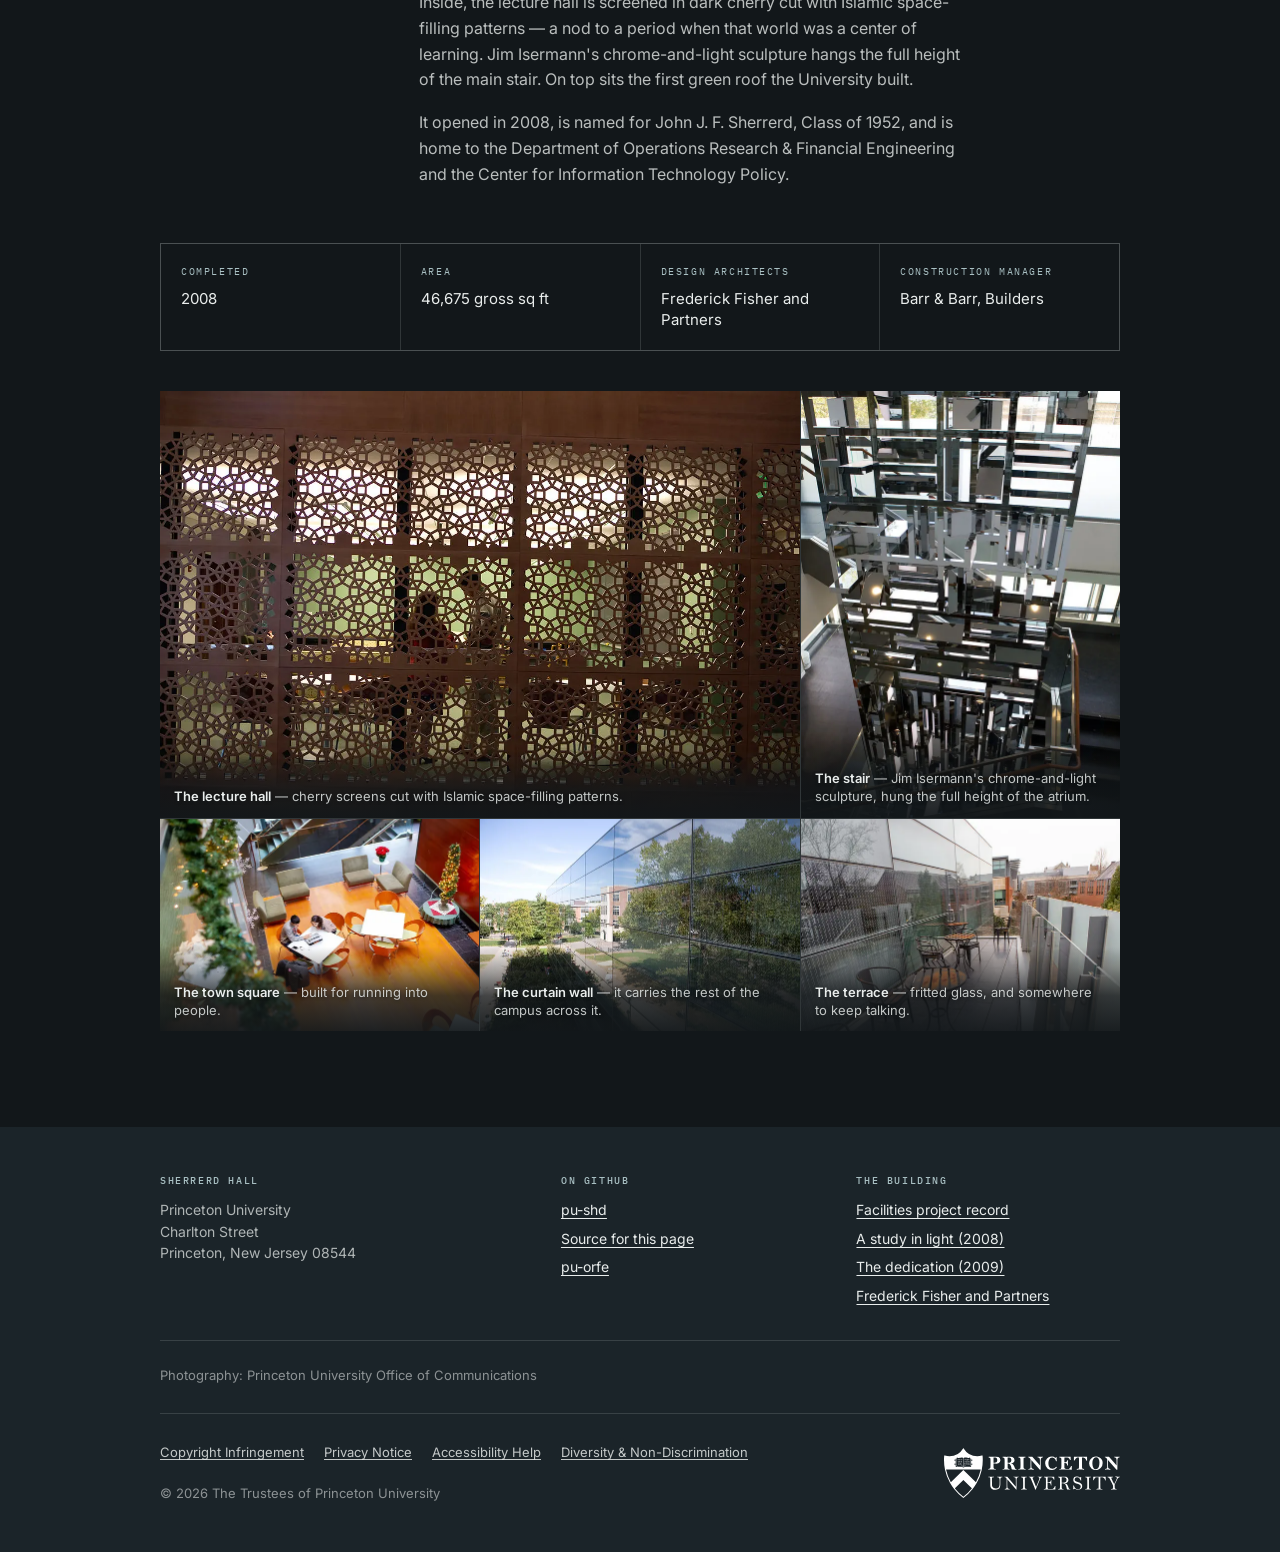
==== commit d5882bfe: "Add the University signature, and reframe SHD as based at Sherrerd Hall The masthead now carries the" ====
--- a/index.html
+++ b/index.html
@@ -3,14 +3,14 @@
 <head>
 <meta charset="utf-8">
 <meta name="viewport" content="width=device-width, initial-scale=1">
-<title>SHD — Sherrerd Hall, Princeton University</title>
-<meta name="description" content="SHD is the home for the cross-unit projects, tools, and convenings that come out of Sherrerd Hall at Princeton University — anchored to a building rather than an org chart.">
+<title>SHD — at Sherrerd Hall, Princeton University</title>
+<meta name="description" content="SHD is shared ground for the groups based at Sherrerd Hall, Princeton University — pooled tools, systems and documentation, kept in the open and maintained once for everyone at this address.">
 <link rel="canonical" href="https://shd.princeton.edu/">
 
 <meta property="og:type" content="website">
-<meta property="og:site_name" content="SHD — Sherrerd Hall">
-<meta property="og:title" content="SHD — Sherrerd Hall, Princeton University">
-<meta property="og:description" content="The home for the cross-unit projects, tools, and convenings that come out of Sherrerd Hall — anchored to a building rather than an org chart.">
+<meta property="og:site_name" content="SHD — at Sherrerd Hall">
+<meta property="og:title" content="SHD — at Sherrerd Hall, Princeton University">
+<meta property="og:description" content="Shared ground for the groups based at Sherrerd Hall: pooled tools, systems and documentation, kept in the open.">
 <meta property="og:url" content="https://shd.princeton.edu/">
 <meta property="og:image" content="https://shd.princeton.edu/assets/img/og-card.jpg">
 <meta property="og:image:width" content="1200">
@@ -32,7 +32,7 @@
 {
   "@context": "https://schema.org",
   "@type": "WebSite",
-  "name": "SHD — Sherrerd Hall",
+  "name": "SHD — at Sherrerd Hall",
   "url": "https://shd.princeton.edu/",
   "publisher": {
     "@type": "Place",
@@ -56,9 +56,16 @@
 
 <header class="masthead">
   <div class="shell">
-    <a class="mark" href="./">
-      <span class="mark__code">SHD</span>
-      <span class="mark__name">Sherrerd&nbsp;Hall</span>
+    <!-- The standard University signature: shield, dividing rule, unit name —
+         set in the site's own typography rather than the University serif. -->
+    <a class="lockup" href="./">
+      <img class="lockup__shield" src="assets/img/pu-shield-white.svg"
+           alt="Princeton University" width="40" height="52" decoding="async">
+      <span class="lockup__rule" aria-hidden="true"></span>
+      <span class="lockup__type">
+        <span class="lockup__code">SHD</span>
+        <span class="lockup__place">at Sherrerd Hall</span>
+      </span>
     </a>
     <nav aria-label="Sections">
       <a href="#premise">Premise</a>
@@ -83,12 +90,11 @@
 
     <div class="shell">
       <div class="panel">
-        <p class="eyebrow">Princeton University</p>
         <h1 id="hero-title">
           <span class="code">SHD</span>
-          <span class="of">The work that comes out of Sherrerd Hall</span>
+          <span class="of">Shared ground for the groups at Sherrerd Hall</span>
         </h1>
-        <p>A building designed to bridge disciplines, and a home for the collaborations that outlast any one org chart.</p>
+        <p>The building was designed to bridge disciplines. SHD applies the same idea to the work: pooled tools and systems, kept in the open.</p>
         <div class="actions">
           <a class="btn btn--solid" href="https://github.com/pu-shd">
             <svg viewBox="0 0 16 16" aria-hidden="true" fill="currentColor"><path d="M8 0C3.58 0 0 3.58 0 8c0 3.54 2.29 6.53 5.47 7.59.4.07.55-.17.55-.38 0-.19-.01-.82-.01-1.49-2.01.37-2.53-.49-2.69-.94-.09-.23-.48-.94-.82-1.13-.28-.15-.68-.52-.01-.53.63-.01 1.08.58 1.23.82.72 1.21 1.87.87 2.33.66.07-.52.28-.87.51-1.07-1.78-.2-3.64-.89-3.64-3.95 0-.87.31-1.59.82-2.15-.08-.2-.36-1.02.08-2.12 0 0 .67-.21 2.2.82a7.4 7.4 0 0 1 2-.27c.68 0 1.36.09 2 .27 1.53-1.04 2.2-.82 2.2-.82.44 1.1.16 1.92.08 2.12.51.56.82 1.27.82 2.15 0 3.07-1.87 3.75-3.65 3.95.29.25.54.73.54 1.48 0 1.07-.01 1.93-.01 2.2 0 .21.15.46.55.38A8.01 8.01 0 0 0 16 8c0-4.42-3.58-8-8-8Z"/></svg>
@@ -105,10 +111,10 @@
     <div class="shell split">
       <p class="eyebrow">The premise</p>
       <div class="prose">
-        <h2 id="premise-title">Anchored to a place, not an org chart.</h2>
-        <p class="lede">Departments are reorganized. Centers are chartered and sunset. The building stays, and so does much of what actually happens inside it.</p>
-        <p>Sherrerd Hall was built to put people from different fields in each other's way — a three-story atrium its architects called the &ldquo;town square,&rdquo; glass instead of corridors, seminar rooms that anyone can book. A good deal of what gets made here is genuinely cross-unit: the software that runs conferences and seminars, the tooling that publishes departmental sites, the records systems several groups depend on, the events that draw people in from across campus.</p>
-        <p>None of it belongs to a single academic unit, and none of it should disappear when one is restructured. <strong>SHD</strong> is where that work lives now: named for the building, hosted in the open, and available to whoever comes next.</p>
+        <h2 id="premise-title">Shared ground for the people in the building.</h2>
+        <p class="lede">Sherrerd Hall was built to put people from different fields in each other's way. SHD is the same idea, applied to the work.</p>
+        <p>The groups based here run conferences and seminars, publish sites, keep records, and build the tooling to do all of it. A good deal of that effort is the same effort, solved separately more than once — and the useful parts rarely travel far from whoever wrote them.</p>
+        <p><strong>SHD</strong> is where that gets pooled. Shared systems, hosted in the open, maintained once and available to everyone at this address. Somewhere to put things so that colleagues down the corridor — and the people who arrive next — can find them.</p>
       </div>
     </div>
   </section>
@@ -138,57 +144,40 @@
   <!-- ------------------------------------------------------------------ -->
   <section id="work" aria-labelledby="work-title">
     <div class="shell">
-      <p class="eyebrow">What is kept here</p>
-      <h2 id="work-title">Working systems, not archives.</h2>
-      <p class="lede section-lede">These are in use. They are listed here so the next group to need them can find them.</p>
-
-      <div class="groups">
-
-        <div class="group">
-          <h3>Running an event</h3>
-          <p>A stack for academic convenings — registration through check-in, badges, posters, lodging and reimbursement.</p>
-          <ul>
-            <li><a href="https://github.com/pu-shd/event-stack"><code>event-stack</code><span>Architecture and runbook — start here</span></a></li>
-            <li><a href="https://github.com/pu-shd/eventkit"><code>eventkit</code><span>Shared core: ingest, profiles, identity</span></a></li>
-            <li><a href="https://github.com/pu-shd/ticket-reconciler"><code>ticket-reconciler</code><span>Front-desk check-in and reconciliation</span></a></li>
-            <li><a href="https://github.com/pu-shd/poster-gallery"><code>poster-gallery</code><span>Public poster-presenter directory</span></a></li>
-            <li><a href="https://github.com/pu-shd/nametag-press"><code>nametag-press</code><span>Print-ready badge sheets</span></a></li>
-            <li><a href="https://github.com/pu-shd/lodging-planner"><code>lodging-planner</code><span>Room assignment with rule checking</span></a></li>
-            <li><a href="https://github.com/pu-shd/link-forge"><code>link-forge</code><span>Prefilled per-person links, stateless</span></a></li>
-          </ul>
-        </div>
-
-        <div class="group">
-          <h3>Publishing a site</h3>
-          <p>The tooling behind the department- and project-scale web presences that a place like this accumulates.</p>
-          <ul>
-            <li><a href="https://github.com/pu-shd/bsp"><code>bsp</code><span>Automating Princeton Site Builder</span></a></li>
-            <li><a href="https://github.com/pu-shd/drudl"><code>drudl</code><span>Drupal setup without the mess</span></a></li>
-            <li><a href="https://github.com/pu-shd/drupal-azure"><code>drupal-azure</code><span>Composer-based Drupal on Azure</span></a></li>
-            <li><a href="https://github.com/pu-shd/drupal-event-forms"><code>drupal-event-forms</code><span>Webform exports and field-map contracts</span></a></li>
-          </ul>
-        </div>
-
-        <div class="group">
-          <h3>Keeping the record</h3>
-          <p>Administrative systems built around conventions people already follow, so adoption costs nothing.</p>
-          <ul>
-            <li class="is-private"><code>grants-register</code><span>Proposals and awards; federates without requiring it</span></li>
-            <li><a href="https://github.com/pu-shd/o365gcal"><code>o365gcal</code><span>One-way Outlook to Google Calendar mirror</span></a></li>
-          </ul>
-        </div>
-
-        <div class="group">
-          <h3>Neighbors</h3>
-          <p>Sherrerd Hall's other long-standing GitHub presence. Much of what SHD keeps started life there, and the two organizations continue side by side.</p>
-          <ul>
-            <li><a href="https://github.com/pu-orfe"><code>pu-orfe</code><span>Operations Research &amp; Financial Engineering</span></a></li>
-            <li><a href="https://orfe.princeton.edu"><code>orfe.princeton.edu</code><span>The department's site</span></a></li>
-            <li><a href="https://citp.princeton.edu"><code>citp.princeton.edu</code><span>Center for Information Technology Policy</span></a></li>
-          </ul>
-        </div>
-
-      </div>
+      <p class="eyebrow">A few things kept here</p>
+      <h2 id="work-title">In use, and in the open.</h2>
+      <p class="lede section-lede">A sample of what SHD holds. Everything else lives in the organization.</p>
+
+      <ul class="highlights">
+        <li>
+          <a href="https://github.com/pu-shd/event-stack">
+            <code>event-stack</code>
+            <span>Architecture, runbook, security and privacy for the event-management stack — the place to start.</span>
+          </a>
+        </li>
+        <li>
+          <a href="https://github.com/pu-shd/eventkit">
+            <code>eventkit</code>
+            <span>Its shared core: webform ingest, event profiles, identity, and Eventbrite aggregation.</span>
+          </a>
+        </li>
+        <li>
+          <a href="https://github.com/pu-shd/bsp">
+            <code>bsp</code>
+            <span>Automation for Princeton Site Builder, so a new site is a configuration rather than a project.</span>
+          </a>
+        </li>
+        <li>
+          <a href="https://github.com/pu-shd/drupal-azure">
+            <code>drupal-azure</code>
+            <span>A production-ready deployment template for a Composer-based Drupal site on Azure.</span>
+          </a>
+        </li>
+      </ul>
+
+      <p class="more">
+        <a href="https://github.com/pu-shd">See all of it in the pu-shd organization</a>
+      </p>
     </div>
   </section>
 
@@ -201,7 +190,7 @@
           <h2 id="building-title">Sherrerd Hall</h2>
           <p class="lede">Frederick Fisher and Partners set out to &ldquo;avoid the ice cube character typical of glass buildings,&rdquo; and the details are where they succeeded.</p>
           <p>A curtain wall of tinted and fritted glass on a black granite base, with one white panel projecting over the entrance and a cherry door beneath it. Inside, the lecture hall is screened in dark cherry cut with Islamic space-filling patterns — a nod to a period when that world was a center of learning. Jim Isermann's chrome-and-light sculpture hangs the full height of the main stair. On top sits the first green roof the University built.</p>
-          <p>It opened in 2008 and is named for John J.&nbsp;F. Sherrerd, Class of 1952.</p>
+          <p>It opened in 2008, is named for John J.&nbsp;F. Sherrerd, Class of 1952, and is home to the Department of Operations Research &amp; Financial Engineering and the Center for Information Technology Policy.</p>
         </div>
       </div>
 
--- a/assets/css/site.css
+++ b/assets/css/site.css
@@ -98,34 +98,55 @@
 /* ---- Masthead ------------------------------------------------------------- */
 
 .masthead {
-  border-bottom: 1px solid var(--rule);
-  background: var(--paper);
+  background: var(--granite);
+  color: var(--frost);
+  border-bottom: 1px solid rgba(233, 237, 236, .12);
 }
 .masthead .shell {
-  display: flex; align-items: center; gap: 1rem;
-  min-height: 4rem;
+  display: flex; align-items: center; gap: 1.25rem;
+  min-height: 5.5rem;
   flex-wrap: wrap;
 }
-.mark {
-  display: inline-flex; align-items: center; gap: .625rem;
+
+/* The University signature. Shield and dividing rule are the standard marks;
+   the unit name is set in the site's own type. */
+.lockup {
+  display: inline-flex; align-items: center; gap: 1rem;
   text-decoration: none; color: inherit;
 }
-.mark__code {
+.lockup__shield { width: auto; height: 2.625rem; flex: none; }
+.lockup__rule {
+  flex: none; width: 1px; align-self: stretch;
+  min-height: 2.625rem;
+  background: rgba(233, 237, 236, .32);
+}
+.lockup__type { display: flex; flex-direction: column; gap: .3rem; }
+.lockup__code {
   font-family: var(--mono); font-weight: 600;
-  font-size: .8125rem; letter-spacing: .12em;
-  padding: .3rem .5rem;
-  background: var(--granite); color: var(--frost);
-}
-.mark__name {
-  font-size: .8125rem; letter-spacing: .1em; text-transform: uppercase; color: var(--slate);
-}
+  font-size: 1.4375rem; letter-spacing: .1em; line-height: 1;
+  color: var(--frost);
+}
+.lockup__place {
+  font-size: .6875rem; letter-spacing: .17em; line-height: 1;
+  text-transform: uppercase;
+  color: rgba(233, 237, 236, .64);
+  transition: color .15s ease;
+}
+.lockup:hover .lockup__place { color: var(--wood-lit); }
+
 .masthead nav { margin-left: auto; display: flex; gap: 1.5rem; }
 .masthead nav a {
   font-size: .8125rem; letter-spacing: .06em; text-transform: uppercase;
-  color: var(--slate); text-decoration: none;
-}
-.masthead nav a:hover { color: var(--wood); }
-@media (max-width: 32rem) { .masthead nav { display: none; } }
+  color: rgba(233, 237, 236, .72); text-decoration: none;
+}
+.masthead nav a:hover { color: var(--wood-lit); }
+@media (max-width: 32rem) {
+  .masthead nav { display: none; }
+  .masthead .shell { min-height: 4.75rem; }
+  .lockup__shield { height: 2.25rem; }
+  .lockup__rule { min-height: 2.25rem; }
+  .lockup__code { font-size: 1.25rem; }
+}
 
 /* ---- Hero: a fritted panel projecting from the curtain wall --------------- */
 
@@ -251,41 +272,32 @@
 }
 .door:hover .door__url { color: var(--wood); }
 
-/* ---- Work index ----------------------------------------------------------- */
-
-.groups { display: grid; gap: 2.5rem 3rem; margin-top: 2.5rem; grid-template-columns: minmax(0, 1fr); }
-@media (min-width: 40rem) { .groups { grid-template-columns: 1fr 1fr; } }
-
-.group h3 { margin-bottom: .375rem; }
-.group > p { margin: 0 0 1rem; font-size: .9375rem; color: var(--slate); max-width: 26rem; }
-.group ul { list-style: none; margin: 0; padding: 0; border-top: 1px solid var(--rule); }
-.group li { border-bottom: 1px solid var(--rule); }
-.group li a {
-  display: flex; gap: .75rem; align-items: baseline;
-  padding: .5rem 0; text-decoration: none; font-size: .875rem;
-}
-/* Private repositories are named but not linked; a visitor would only get a 404. */
-.group li.is-private {
-  display: flex; gap: .75rem; align-items: baseline;
-  padding: .5rem 0; font-size: .875rem; color: var(--slate);
-}
-.group li.is-private::after {
-  content: "private";
-  margin-left: auto; padding-left: .75rem;
-  font-family: var(--mono); font-size: .625rem; letter-spacing: .12em;
-  text-transform: uppercase; color: var(--glass);
-}
-.group li.is-private code {
-  font-family: var(--mono); font-size: .8125rem;
-  flex: none; min-width: 9.5rem;
-}
-
-.group li a code {
-  font-family: var(--mono); font-size: .8125rem; color: var(--granite);
-  flex: none; min-width: 9.5rem;
-}
-.group li a span { color: var(--slate); }
-.group li a:hover code, .group li a:hover span { color: var(--wood); }
+/* ---- Highlights ----------------------------------------------------------- */
+
+.highlights {
+  list-style: none; margin: 2.5rem 0 0; padding: 0;
+  border-top: 1px solid var(--rule);
+}
+.highlights li { border-bottom: 1px solid var(--rule); }
+.highlights a {
+  display: grid; gap: .25rem 1.5rem;
+  grid-template-columns: minmax(0, 1fr);
+  padding: 1rem 0;
+  text-decoration: none;
+  transition: color .15s ease;
+}
+@media (min-width: 40rem) {
+  .highlights a { grid-template-columns: 11rem minmax(0, 1fr); align-items: baseline; }
+}
+.highlights code {
+  font-family: var(--mono); font-size: .875rem; color: var(--granite);
+}
+.highlights span { font-size: .9375rem; color: var(--slate); max-width: 38rem; }
+.highlights a:hover code, .highlights a:hover span { color: var(--wood); }
+
+.more { margin: 1.75rem 0 0; font-size: .9375rem; }
+.more a { text-underline-offset: .25em; }
+.more a::after { content: " \2192"; }
 
 /* ---- Building facts ------------------------------------------------------- */
 
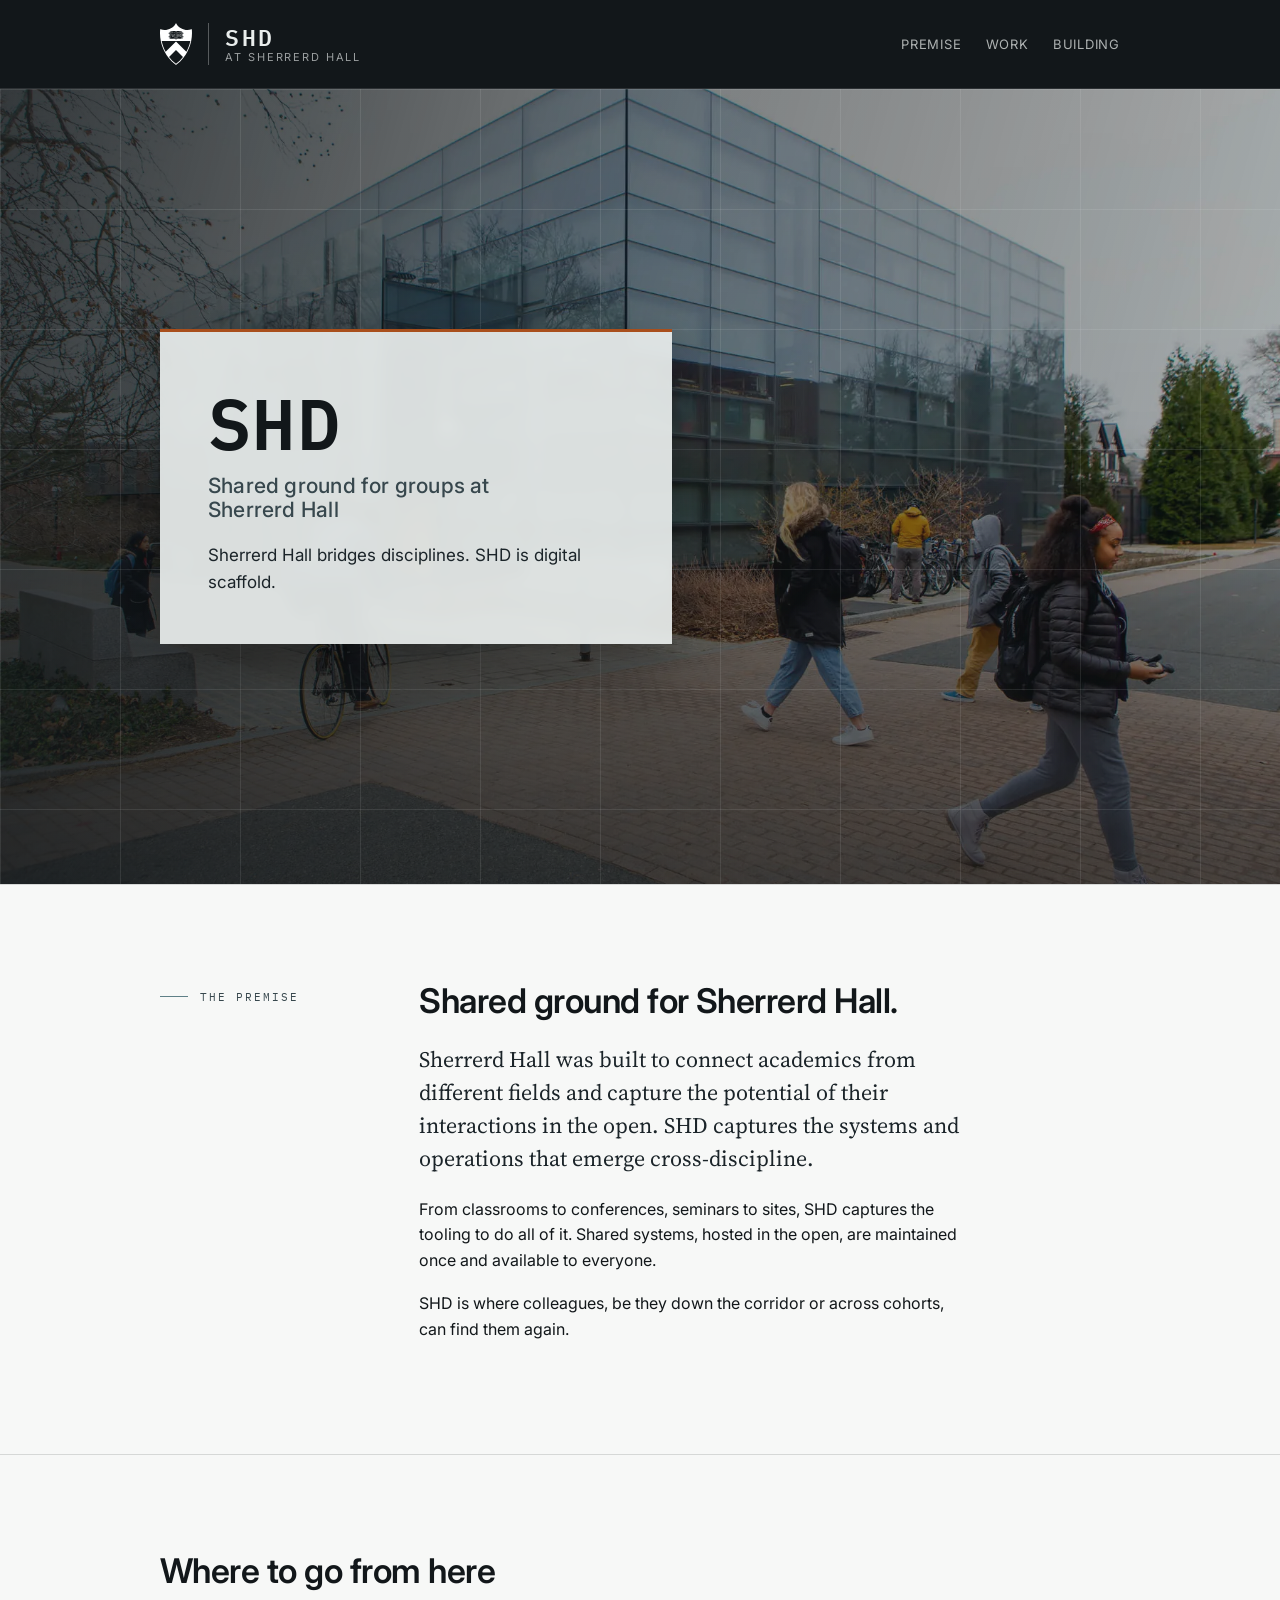
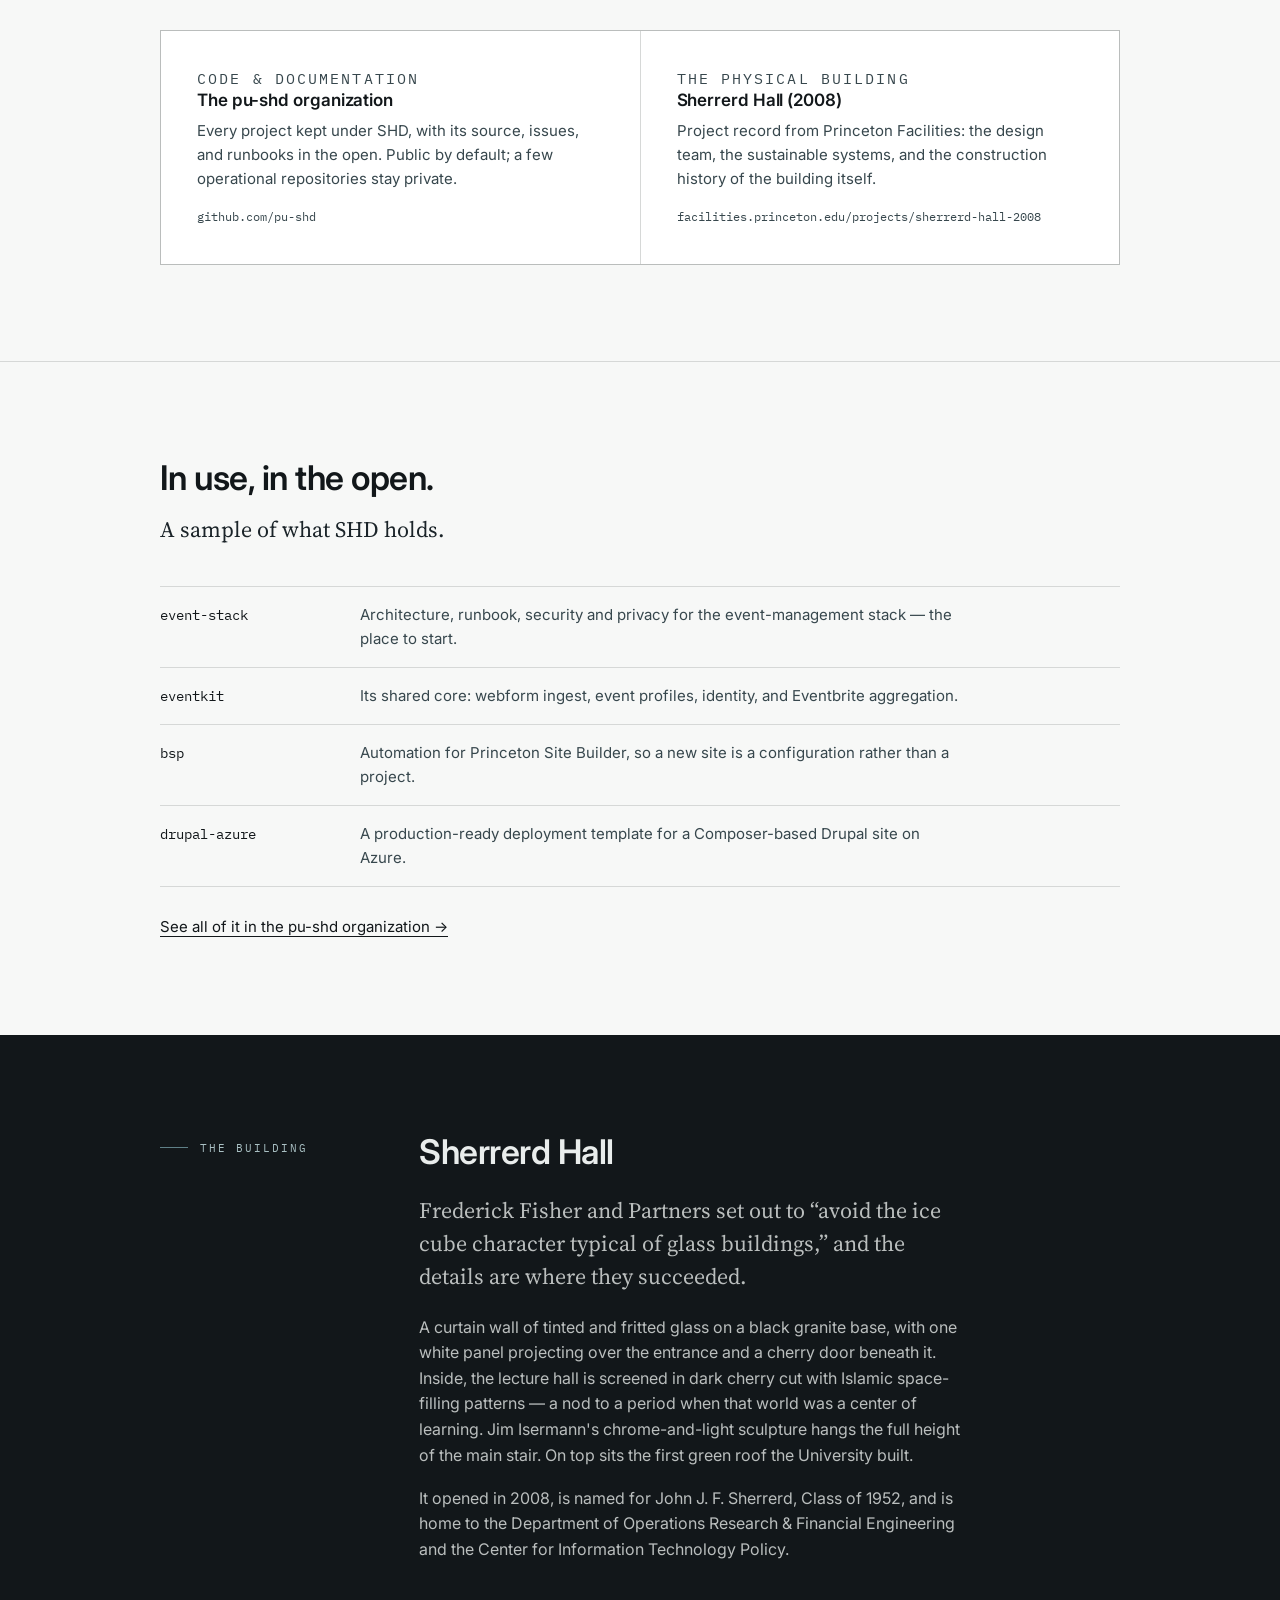
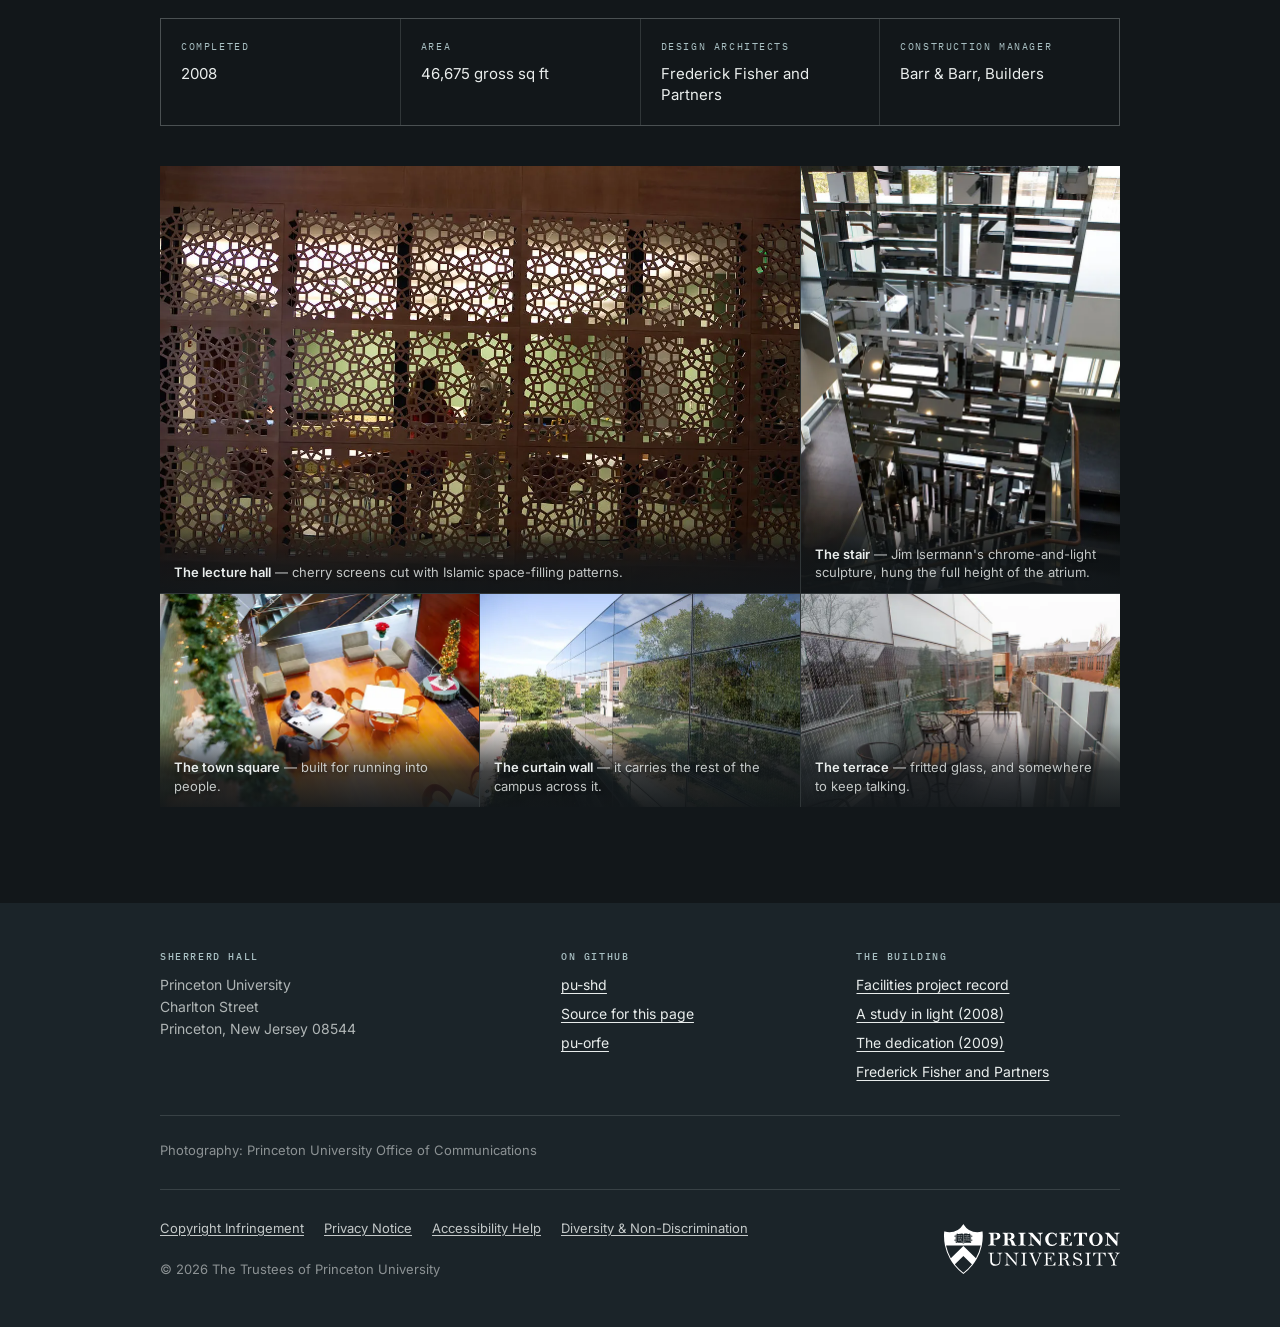
==== commit 41e4b64a: "Revise the hero and premise copy Tagline and standfirst replaced; both hero buttons removed, since t" ====
--- a/index.html
+++ b/index.html
@@ -4,13 +4,13 @@
 <meta charset="utf-8">
 <meta name="viewport" content="width=device-width, initial-scale=1">
 <title>SHD — at Sherrerd Hall, Princeton University</title>
-<meta name="description" content="SHD is shared ground for the groups based at Sherrerd Hall, Princeton University — pooled tools, systems and documentation, kept in the open and maintained once for everyone at this address.">
+<meta name="description" content="Sherrerd Hall bridges disciplines. SHD is digital scaffold — shared ground for groups at Sherrerd Hall, Princeton University, where cross-discipline systems and tooling stay in the open.">
 <link rel="canonical" href="https://shd.princeton.edu/">
 
 <meta property="og:type" content="website">
 <meta property="og:site_name" content="SHD — at Sherrerd Hall">
 <meta property="og:title" content="SHD — at Sherrerd Hall, Princeton University">
-<meta property="og:description" content="Shared ground for the groups based at Sherrerd Hall: pooled tools, systems and documentation, kept in the open.">
+<meta property="og:description" content="Sherrerd Hall bridges disciplines. SHD is digital scaffold — shared ground for groups at Sherrerd Hall.">
 <meta property="og:url" content="https://shd.princeton.edu/">
 <meta property="og:image" content="https://shd.princeton.edu/assets/img/og-card.jpg">
 <meta property="og:image:width" content="1200">
@@ -92,16 +92,9 @@
       <div class="panel">
         <h1 id="hero-title">
           <span class="code">SHD</span>
-          <span class="of">Shared ground for the groups at Sherrerd Hall</span>
+          <span class="of">Shared ground for groups at Sherrerd&nbsp;Hall</span>
         </h1>
-        <p>The building was designed to bridge disciplines. SHD applies the same idea to the work: pooled tools and systems, kept in the open.</p>
-        <div class="actions">
-          <a class="btn btn--solid" href="https://github.com/pu-shd">
-            <svg viewBox="0 0 16 16" aria-hidden="true" fill="currentColor"><path d="M8 0C3.58 0 0 3.58 0 8c0 3.54 2.29 6.53 5.47 7.59.4.07.55-.17.55-.38 0-.19-.01-.82-.01-1.49-2.01.37-2.53-.49-2.69-.94-.09-.23-.48-.94-.82-1.13-.28-.15-.68-.52-.01-.53.63-.01 1.08.58 1.23.82.72 1.21 1.87.87 2.33.66.07-.52.28-.87.51-1.07-1.78-.2-3.64-.89-3.64-3.95 0-.87.31-1.59.82-2.15-.08-.2-.36-1.02.08-2.12 0 0 .67-.21 2.2.82a7.4 7.4 0 0 1 2-.27c.68 0 1.36.09 2 .27 1.53-1.04 2.2-.82 2.2-.82.44 1.1.16 1.92.08 2.12.51.56.82 1.27.82 2.15 0 3.07-1.87 3.75-3.65 3.95.29.25.54.73.54 1.48 0 1.07-.01 1.93-.01 2.2 0 .21.15.46.55.38A8.01 8.01 0 0 0 16 8c0-4.42-3.58-8-8-8Z"/></svg>
-            The pu-shd organization
-          </a>
-          <a class="btn btn--ghost" href="https://facilities.princeton.edu/projects/sherrerd-hall-2008">The building, 2008</a>
-        </div>
+        <p>Sherrerd Hall bridges disciplines. SHD is digital scaffold.</p>
       </div>
     </div>
   </section>
@@ -111,10 +104,10 @@
     <div class="shell split">
       <p class="eyebrow">The premise</p>
       <div class="prose">
-        <h2 id="premise-title">Shared ground for the people in the building.</h2>
-        <p class="lede">Sherrerd Hall was built to put people from different fields in each other's way. SHD is the same idea, applied to the work.</p>
-        <p>The groups based here run conferences and seminars, publish sites, keep records, and build the tooling to do all of it. A good deal of that effort is the same effort, solved separately more than once — and the useful parts rarely travel far from whoever wrote them.</p>
-        <p><strong>SHD</strong> is where that gets pooled. Shared systems, hosted in the open, maintained once and available to everyone at this address. Somewhere to put things so that colleagues down the corridor — and the people who arrive next — can find them.</p>
+        <h2 id="premise-title">Shared ground for Sherrerd Hall.</h2>
+        <p class="lede">Sherrerd Hall was built to connect academics from different fields and capture the potential of their interactions in the open. SHD captures the systems and operations that emerge cross-discipline.</p>
+        <p>From classrooms to conferences, seminars to sites, SHD captures the tooling to do all of it. Shared systems, hosted in the open, are maintained once and available to everyone.</p>
+        <p>SHD is where colleagues, be they down the corridor or across cohorts, can find them again.</p>
       </div>
     </div>
   </section>
@@ -122,7 +115,6 @@
   <!-- ------------------------------------------------------------------ -->
   <section aria-labelledby="doors-title">
     <div class="shell">
-      <p class="eyebrow">Two doors</p>
       <h2 id="doors-title">Where to go from here</h2>
       <div class="doors">
         <a class="door" href="https://github.com/pu-shd">
@@ -144,9 +136,8 @@
   <!-- ------------------------------------------------------------------ -->
   <section id="work" aria-labelledby="work-title">
     <div class="shell">
-      <p class="eyebrow">A few things kept here</p>
-      <h2 id="work-title">In use, and in the open.</h2>
-      <p class="lede section-lede">A sample of what SHD holds. Everything else lives in the organization.</p>
+      <h2 id="work-title">In use, in the open.</h2>
+      <p class="lede section-lede">A sample of what SHD holds.</p>
 
       <ul class="highlights">
         <li>
--- a/assets/css/site.css
+++ b/assets/css/site.css
@@ -173,7 +173,7 @@
 .hero .shell { position: relative; padding-block: clamp(4.5rem, 13vw, 9rem); }
 
 .panel {
-  max-width: 39rem;
+  max-width: 32rem;
   background: rgba(233, 237, 236, .93);
   backdrop-filter: blur(6px) saturate(1.1);
   -webkit-backdrop-filter: blur(6px) saturate(1.1);
@@ -202,22 +202,11 @@
   color: var(--slate);
   margin-top: .5rem;
 }
-.hero p { margin: 1.25rem 0 0; max-width: 30rem; }
-
-.actions { display: flex; flex-wrap: wrap; gap: .75rem; margin-top: 1.75rem; }
-.btn {
-  display: inline-flex; align-items: center; gap: .5rem;
-  padding: .6875rem 1.125rem;
-  font-size: .875rem; font-weight: 500; letter-spacing: .01em;
-  text-decoration: none;
-  border: 1px solid var(--granite);
-  transition: background-color .15s ease, color .15s ease, border-color .15s ease;
-}
-.btn--solid { background: var(--granite); color: var(--frost); }
-.btn--solid:hover { background: var(--wood); border-color: var(--wood); color: #fff; }
-.btn--ghost { background: transparent; color: var(--granite); }
-.btn--ghost:hover { background: var(--granite); color: var(--frost); }
-.btn svg { width: 1em; height: 1em; flex: none; }
+.hero p {
+  margin: 1.25rem 0 0;
+  font-size: 1.0625rem;
+  color: var(--granite-2);
+}
 
 /* ---- Sections ------------------------------------------------------------- */
 
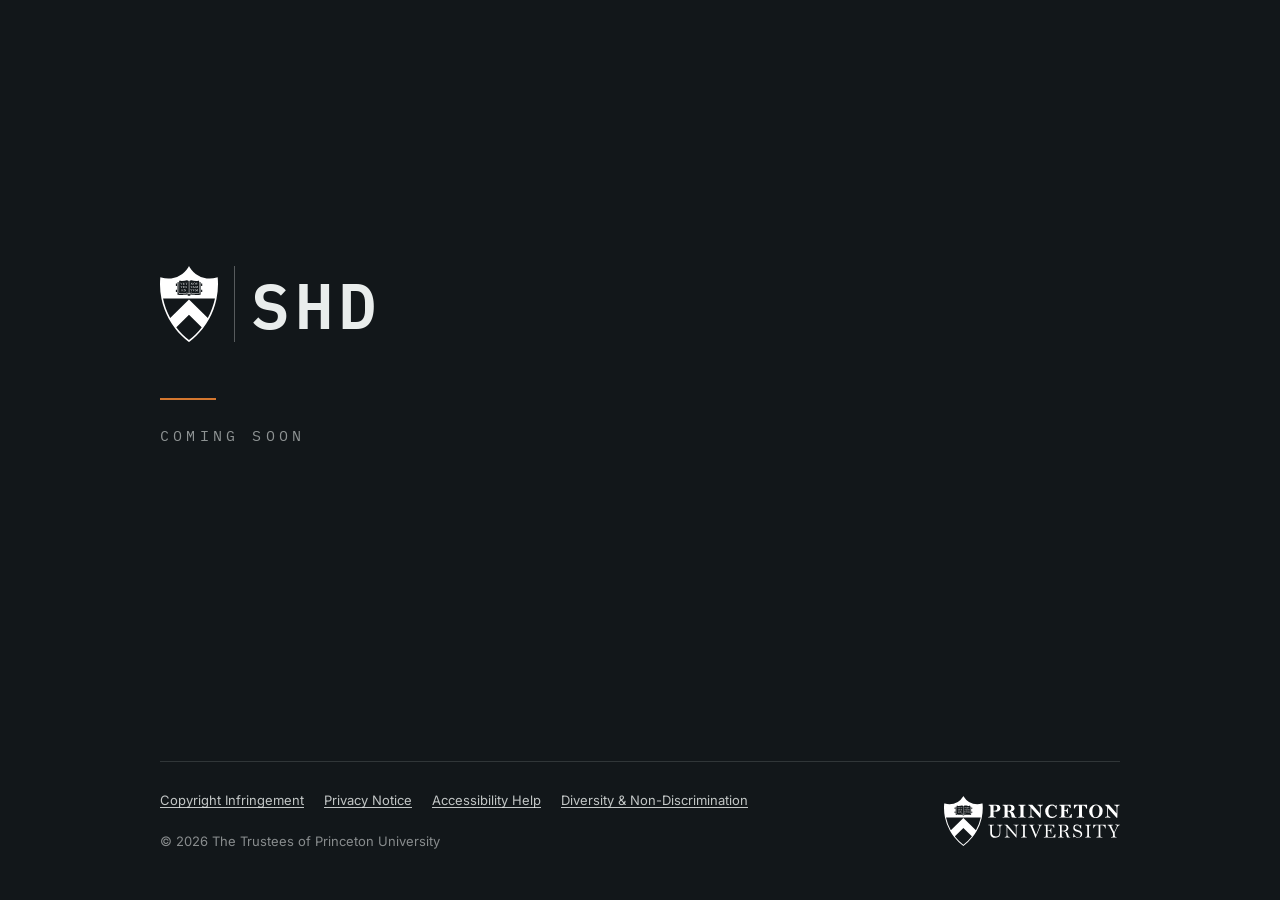
==== commit 96072417: "Serve a holding page at / and stage the landing page The landing page moves to preview.html and is d" ====
--- a/index.html
+++ b/index.html
@@ -3,20 +3,15 @@
 <head>
 <meta charset="utf-8">
 <meta name="viewport" content="width=device-width, initial-scale=1">
-<title>SHD — at Sherrerd Hall, Princeton University</title>
-<meta name="description" content="Sherrerd Hall bridges disciplines. SHD is digital scaffold — shared ground for groups at Sherrerd Hall, Princeton University, where cross-discipline systems and tooling stay in the open.">
-<link rel="canonical" href="https://shd.princeton.edu/">
+<title>SHD — Coming soon</title>
+
+<!-- A holding page: nothing here is worth indexing. Remove this line when the
+     full page (preview.html) is swapped in. -->
+<meta name="robots" content="noindex">
 
 <meta property="og:type" content="website">
-<meta property="og:site_name" content="SHD — at Sherrerd Hall">
-<meta property="og:title" content="SHD — at Sherrerd Hall, Princeton University">
-<meta property="og:description" content="Sherrerd Hall bridges disciplines. SHD is digital scaffold — shared ground for groups at Sherrerd Hall.">
+<meta property="og:title" content="SHD">
 <meta property="og:url" content="https://shd.princeton.edu/">
-<meta property="og:image" content="https://shd.princeton.edu/assets/img/og-card.jpg">
-<meta property="og:image:width" content="1200">
-<meta property="og:image:height" content="630">
-<meta property="og:image:alt" content="Sherrerd Hall's glass corner, with students crossing in front of it.">
-<meta name="twitter:card" content="summary_large_image">
 
 <link rel="icon" href="assets/img/favicon.svg" type="image/svg+xml">
 <link rel="icon" href="assets/img/favicon-32.png" sizes="32x32">
@@ -25,253 +20,25 @@
 
 <link rel="preconnect" href="https://fonts.googleapis.com">
 <link rel="preconnect" href="https://fonts.gstatic.com" crossorigin>
-<link rel="stylesheet" href="https://fonts.googleapis.com/css2?family=IBM+Plex+Mono:wght@400;500;600&family=Inter:wght@400;500;600&family=Source+Serif+4:opsz,wght@8..60,400;8..60,600&display=swap">
+<link rel="stylesheet" href="https://fonts.googleapis.com/css2?family=IBM+Plex+Mono:wght@400;500;600&family=Inter:wght@400;500;600&display=swap">
 <link rel="stylesheet" href="assets/css/site.css">
+</head>
+<body class="holding">
 
-<script type="application/ld+json">
-{
-  "@context": "https://schema.org",
-  "@type": "WebSite",
-  "name": "SHD — at Sherrerd Hall",
-  "url": "https://shd.princeton.edu/",
-  "publisher": {
-    "@type": "Place",
-    "name": "Sherrerd Hall",
-    "url": "https://shd.princeton.edu/",
-    "address": {
-      "@type": "PostalAddress",
-      "streetAddress": "Sherrerd Hall, Charlton Street",
-      "addressLocality": "Princeton",
-      "addressRegion": "NJ",
-      "postalCode": "08544",
-      "addressCountry": "US"
-    }
-  }
-}
-</script>
-</head>
-<body>
-
-<a class="skip" href="#main">Skip to content</a>
-
-<header class="masthead">
+<main class="holding__stage">
   <div class="shell">
-    <!-- The standard University signature: shield, dividing rule, unit name —
-         set in the site's own typography rather than the University serif. -->
-    <a class="lockup" href="./">
+    <h1 class="lockup lockup--display">
       <img class="lockup__shield" src="assets/img/pu-shield-white.svg"
            alt="Princeton University" width="40" height="52" decoding="async">
       <span class="lockup__rule" aria-hidden="true"></span>
-      <span class="lockup__type">
-        <span class="lockup__code">SHD</span>
-        <span class="lockup__place">at Sherrerd Hall</span>
-      </span>
-    </a>
-    <nav aria-label="Sections">
-      <a href="#premise">Premise</a>
-      <a href="#work">Work</a>
-      <a href="#building">Building</a>
-    </nav>
+      <span class="lockup__code">SHD</span>
+    </h1>
+    <p class="holding__note">Coming soon</p>
   </div>
-</header>
-
-<main id="main">
-
-  <!-- ------------------------------------------------------------------ -->
-  <section class="hero" aria-labelledby="hero-title">
-    <picture>
-      <source type="image/webp" media="(max-width: 48rem)" srcset="assets/img/hero-1200w.webp">
-      <source type="image/webp" srcset="assets/img/hero.webp">
-      <source media="(max-width: 48rem)" srcset="assets/img/hero-1200w.jpg">
-      <img class="hero__img" src="assets/img/hero.jpg" alt="" width="1800" height="1200" fetchpriority="high" decoding="async">
-    </picture>
-    <div class="hero__wash" aria-hidden="true"></div>
-    <div class="hero__grid" aria-hidden="true"></div>
-
-    <div class="shell">
-      <div class="panel">
-        <h1 id="hero-title">
-          <span class="code">SHD</span>
-          <span class="of">Shared ground for groups at Sherrerd&nbsp;Hall</span>
-        </h1>
-        <p>Sherrerd Hall bridges disciplines. SHD is digital scaffold.</p>
-      </div>
-    </div>
-  </section>
-
-  <!-- ------------------------------------------------------------------ -->
-  <section id="premise" aria-labelledby="premise-title">
-    <div class="shell split">
-      <p class="eyebrow">The premise</p>
-      <div class="prose">
-        <h2 id="premise-title">Shared ground for Sherrerd Hall.</h2>
-        <p class="lede">Sherrerd Hall was built to connect academics from different fields and capture the potential of their interactions in the open. SHD captures the systems and operations that emerge cross-discipline.</p>
-        <p>From classrooms to conferences, seminars to sites, SHD captures the tooling to do all of it. Shared systems, hosted in the open, are maintained once and available to everyone.</p>
-        <p>SHD is where colleagues, be they down the corridor or across cohorts, can find them again.</p>
-      </div>
-    </div>
-  </section>
-
-  <!-- ------------------------------------------------------------------ -->
-  <section aria-labelledby="doors-title">
-    <div class="shell">
-      <h2 id="doors-title">Where to go from here</h2>
-      <div class="doors">
-        <a class="door" href="https://github.com/pu-shd">
-          <p class="door__kicker">Code &amp; documentation</p>
-          <h3>The pu-shd organization</h3>
-          <p>Every project kept under SHD, with its source, issues, and runbooks in the open. Public by default; a few operational repositories stay private.</p>
-          <span class="door__url">github.com/pu-shd</span>
-        </a>
-        <a class="door" href="https://facilities.princeton.edu/projects/sherrerd-hall-2008">
-          <p class="door__kicker">The physical building</p>
-          <h3>Sherrerd Hall (2008)</h3>
-          <p>Project record from Princeton Facilities: the design team, the sustainable systems, and the construction history of the building itself.</p>
-          <span class="door__url">facilities.princeton.edu/projects/sherrerd-hall-2008</span>
-        </a>
-      </div>
-    </div>
-  </section>
-
-  <!-- ------------------------------------------------------------------ -->
-  <section id="work" aria-labelledby="work-title">
-    <div class="shell">
-      <h2 id="work-title">In use, in the open.</h2>
-      <p class="lede section-lede">A sample of what SHD holds.</p>
-
-      <ul class="highlights">
-        <li>
-          <a href="https://github.com/pu-shd/event-stack">
-            <code>event-stack</code>
-            <span>Architecture, runbook, security and privacy for the event-management stack — the place to start.</span>
-          </a>
-        </li>
-        <li>
-          <a href="https://github.com/pu-shd/eventkit">
-            <code>eventkit</code>
-            <span>Its shared core: webform ingest, event profiles, identity, and Eventbrite aggregation.</span>
-          </a>
-        </li>
-        <li>
-          <a href="https://github.com/pu-shd/bsp">
-            <code>bsp</code>
-            <span>Automation for Princeton Site Builder, so a new site is a configuration rather than a project.</span>
-          </a>
-        </li>
-        <li>
-          <a href="https://github.com/pu-shd/drupal-azure">
-            <code>drupal-azure</code>
-            <span>A production-ready deployment template for a Composer-based Drupal site on Azure.</span>
-          </a>
-        </li>
-      </ul>
-
-      <p class="more">
-        <a href="https://github.com/pu-shd">See all of it in the pu-shd organization</a>
-      </p>
-    </div>
-  </section>
-
-  <!-- ------------------------------------------------------------------ -->
-  <section id="building" class="building" aria-labelledby="building-title">
-    <div class="shell">
-      <div class="split">
-        <p class="eyebrow">The building</p>
-        <div class="prose">
-          <h2 id="building-title">Sherrerd Hall</h2>
-          <p class="lede">Frederick Fisher and Partners set out to &ldquo;avoid the ice cube character typical of glass buildings,&rdquo; and the details are where they succeeded.</p>
-          <p>A curtain wall of tinted and fritted glass on a black granite base, with one white panel projecting over the entrance and a cherry door beneath it. Inside, the lecture hall is screened in dark cherry cut with Islamic space-filling patterns — a nod to a period when that world was a center of learning. Jim Isermann's chrome-and-light sculpture hangs the full height of the main stair. On top sits the first green roof the University built.</p>
-          <p>It opened in 2008, is named for John J.&nbsp;F. Sherrerd, Class of 1952, and is home to the Department of Operations Research &amp; Financial Engineering and the Center for Information Technology Policy.</p>
-        </div>
-      </div>
-
-      <dl class="facts">
-        <div><dt>Completed</dt><dd>2008</dd></div>
-        <div><dt>Area</dt><dd>46,675 gross sq&nbsp;ft</dd></div>
-        <div><dt>Design architects</dt><dd>Frederick Fisher and Partners</dd></div>
-        <div><dt>Construction manager</dt><dd>Barr &amp; Barr, Builders</dd></div>
-      </dl>
-
-      <div class="mosaic">
-        <figure>
-          <picture>
-            <source type="image/webp" srcset="assets/img/screens-640w.webp 640w, assets/img/screens.webp 1100w" sizes="(min-width: 62rem) 44rem, 100vw">
-            <source type="image/jpeg" srcset="assets/img/screens-640w.jpg 640w, assets/img/screens.jpg 1100w" sizes="(min-width: 62rem) 44rem, 100vw">
-            <img src="assets/img/screens.jpg" alt="Dark cherry wood panels cut through with an intricate repeating geometric pattern, backlit from the room behind." width="1100" height="733" loading="lazy" decoding="async">
-          </picture>
-          <figcaption><b>The lecture hall</b> <span>— cherry screens cut with Islamic space-filling patterns.</span></figcaption>
-        </figure>
-        <figure>
-          <picture>
-            <source type="image/webp" srcset="assets/img/lantern-640w.webp 640w, assets/img/lantern.webp 1100w" sizes="(min-width: 62rem) 22rem, (min-width: 40rem) 50vw, 100vw">
-            <source type="image/jpeg" srcset="assets/img/lantern-640w.jpg 640w, assets/img/lantern.jpg 1100w" sizes="(min-width: 62rem) 22rem, (min-width: 40rem) 50vw, 100vw">
-            <img src="assets/img/lantern.jpg" alt="A tall sculpture of chrome-framed panels and lights hanging through the open stairwell of Sherrerd Hall, seen from above." width="1100" height="1650" loading="lazy" decoding="async">
-          </picture>
-          <figcaption><b>The stair</b> <span>— Jim Isermann's chrome-and-light sculpture, hung the full height of the atrium.</span></figcaption>
-        </figure>
-        <figure>
-          <picture>
-            <source type="image/webp" srcset="assets/img/townsquare-640w.webp 640w, assets/img/townsquare.webp 1100w" sizes="(min-width: 62rem) 22rem, (min-width: 40rem) 50vw, 100vw">
-            <source type="image/jpeg" srcset="assets/img/townsquare-640w.jpg 640w, assets/img/townsquare.jpg 1100w" sizes="(min-width: 62rem) 22rem, (min-width: 40rem) 50vw, 100vw">
-            <img src="assets/img/townsquare.jpg" alt="Two people working at a table in Sherrerd Hall's atrium, on an orange wood floor surrounded by café seating." width="1100" height="733" loading="lazy" decoding="async">
-          </picture>
-          <figcaption><b>The town square</b> <span>— built for running into people.</span></figcaption>
-        </figure>
-        <figure>
-          <picture>
-            <source type="image/webp" srcset="assets/img/reflection-640w.webp 640w, assets/img/reflection.webp 1100w" sizes="(min-width: 62rem) 22rem, (min-width: 40rem) 50vw, 100vw">
-            <source type="image/jpeg" srcset="assets/img/reflection-640w.jpg 640w, assets/img/reflection.jpg 1100w" sizes="(min-width: 62rem) 22rem, (min-width: 40rem) 50vw, 100vw">
-            <img src="assets/img/reflection.jpg" alt="The glass curtain wall of Sherrerd Hall reflecting trees and neighboring brick campus buildings." width="1100" height="733" loading="lazy" decoding="async">
-          </picture>
-          <figcaption><b>The curtain wall</b> <span>— it carries the rest of the campus across it.</span></figcaption>
-        </figure>
-        <figure>
-          <picture>
-            <source type="image/webp" srcset="assets/img/terrace-640w.webp 640w, assets/img/terrace.webp 1100w" sizes="(min-width: 62rem) 22rem, (min-width: 40rem) 50vw, 100vw">
-            <source type="image/jpeg" srcset="assets/img/terrace-640w.jpg 640w, assets/img/terrace.jpg 1100w" sizes="(min-width: 62rem) 22rem, (min-width: 40rem) 50vw, 100vw">
-            <img src="assets/img/terrace.jpg" alt="A narrow outdoor terrace with café tables, bounded by fritted glass panels and a glass balustrade." width="1100" height="733" loading="lazy" decoding="async">
-          </picture>
-          <figcaption><b>The terrace</b> <span>— fritted glass, and somewhere to keep talking.</span></figcaption>
-        </figure>
-      </div>
-    </div>
-  </section>
-
 </main>
 
 <footer class="foot">
   <div class="shell">
-    <div class="foot__cols">
-      <div>
-        <h3>Sherrerd Hall</h3>
-        <address>
-          Princeton University<br>
-          Charlton Street<br>
-          Princeton, New Jersey 08544
-        </address>
-      </div>
-      <div>
-        <h3>On GitHub</h3>
-        <ul>
-          <li><a href="https://github.com/pu-shd">pu-shd</a></li>
-          <li><a href="https://github.com/pu-shd/shd-site">Source for this page</a></li>
-          <li><a href="https://github.com/pu-orfe">pu-orfe</a></li>
-        </ul>
-      </div>
-      <div>
-        <h3>The building</h3>
-        <ul>
-          <li><a href="https://facilities.princeton.edu/projects/sherrerd-hall-2008">Facilities project record</a></li>
-          <li><a href="https://www.princeton.edu/news/2008/09/29/princetons-newest-building-study-light">A study in light (2008)</a></li>
-          <li><a href="https://alumni.princeton.edu/stories/community-dedicates-sherrerd-hall-april-4-2009">The dedication (2009)</a></li>
-          <li><a href="https://fisherpartners.net/project/princeton-university-orfe-building-sherrerd-hall/">Frederick Fisher and Partners</a></li>
-        </ul>
-      </div>
-    </div>
-    <div class="foot__base">
-      <p>Photography: Princeton University Office of Communications</p>
-    </div>
-
     <!-- University policy links, required on Princeton sites. -->
     <div class="subfoot">
       <ul class="subfoot__links">
--- a/assets/css/site.css
+++ b/assets/css/site.css
@@ -401,3 +401,55 @@
 @media (min-width: 52rem) { .subfoot__shield { justify-self: end; } }
 .subfoot__shield img { width: 11rem; height: auto; }
 .subfoot__shield:hover img { opacity: .85; }
+
+/* ---- Holding page ---------------------------------------------------------
+   The placeholder served at / until the full page is swapped in. Reuses the
+   palette, the signature and the University subfooter; nothing else. */
+
+body.holding {
+  min-height: 100vh;
+  min-height: 100dvh;
+  display: flex;
+  flex-direction: column;
+  background: var(--granite);
+  color: var(--frost);
+}
+
+.holding__stage {
+  flex: 1 0 auto;
+  display: flex;
+  align-items: center;
+  padding-block: clamp(4rem, 18vh, 10rem);
+}
+
+/* The signature at display size, with the message hung beneath the wordmark. */
+.lockup--display {
+  font-weight: inherit;
+  letter-spacing: normal;
+}
+.lockup--display .lockup__shield { height: clamp(3.25rem, 9vw, 4.75rem); }
+.lockup--display .lockup__rule { min-height: clamp(3.25rem, 9vw, 4.75rem); }
+.lockup--display .lockup__code {
+  font-size: clamp(2.5rem, 8vw, 4rem);
+  letter-spacing: .08em;
+}
+
+.holding__note {
+  margin: clamp(2rem, 5vw, 3rem) 0 0;
+  font-family: var(--mono);
+  font-size: clamp(.8125rem, 1.6vw, .9375rem);
+  letter-spacing: .28em;
+  text-transform: uppercase;
+  color: rgba(233, 237, 236, .58);
+}
+.holding__note::before {
+  content: "";
+  display: block;
+  width: 3.5rem; height: 2px;
+  margin-bottom: 1.5rem;
+  background: var(--wood-lit);
+}
+
+/* The subfooter is the whole footer here, so it carries no top rule. */
+body.holding .foot { flex: none; background: var(--granite); }
+body.holding .subfoot { margin-top: 0; }
